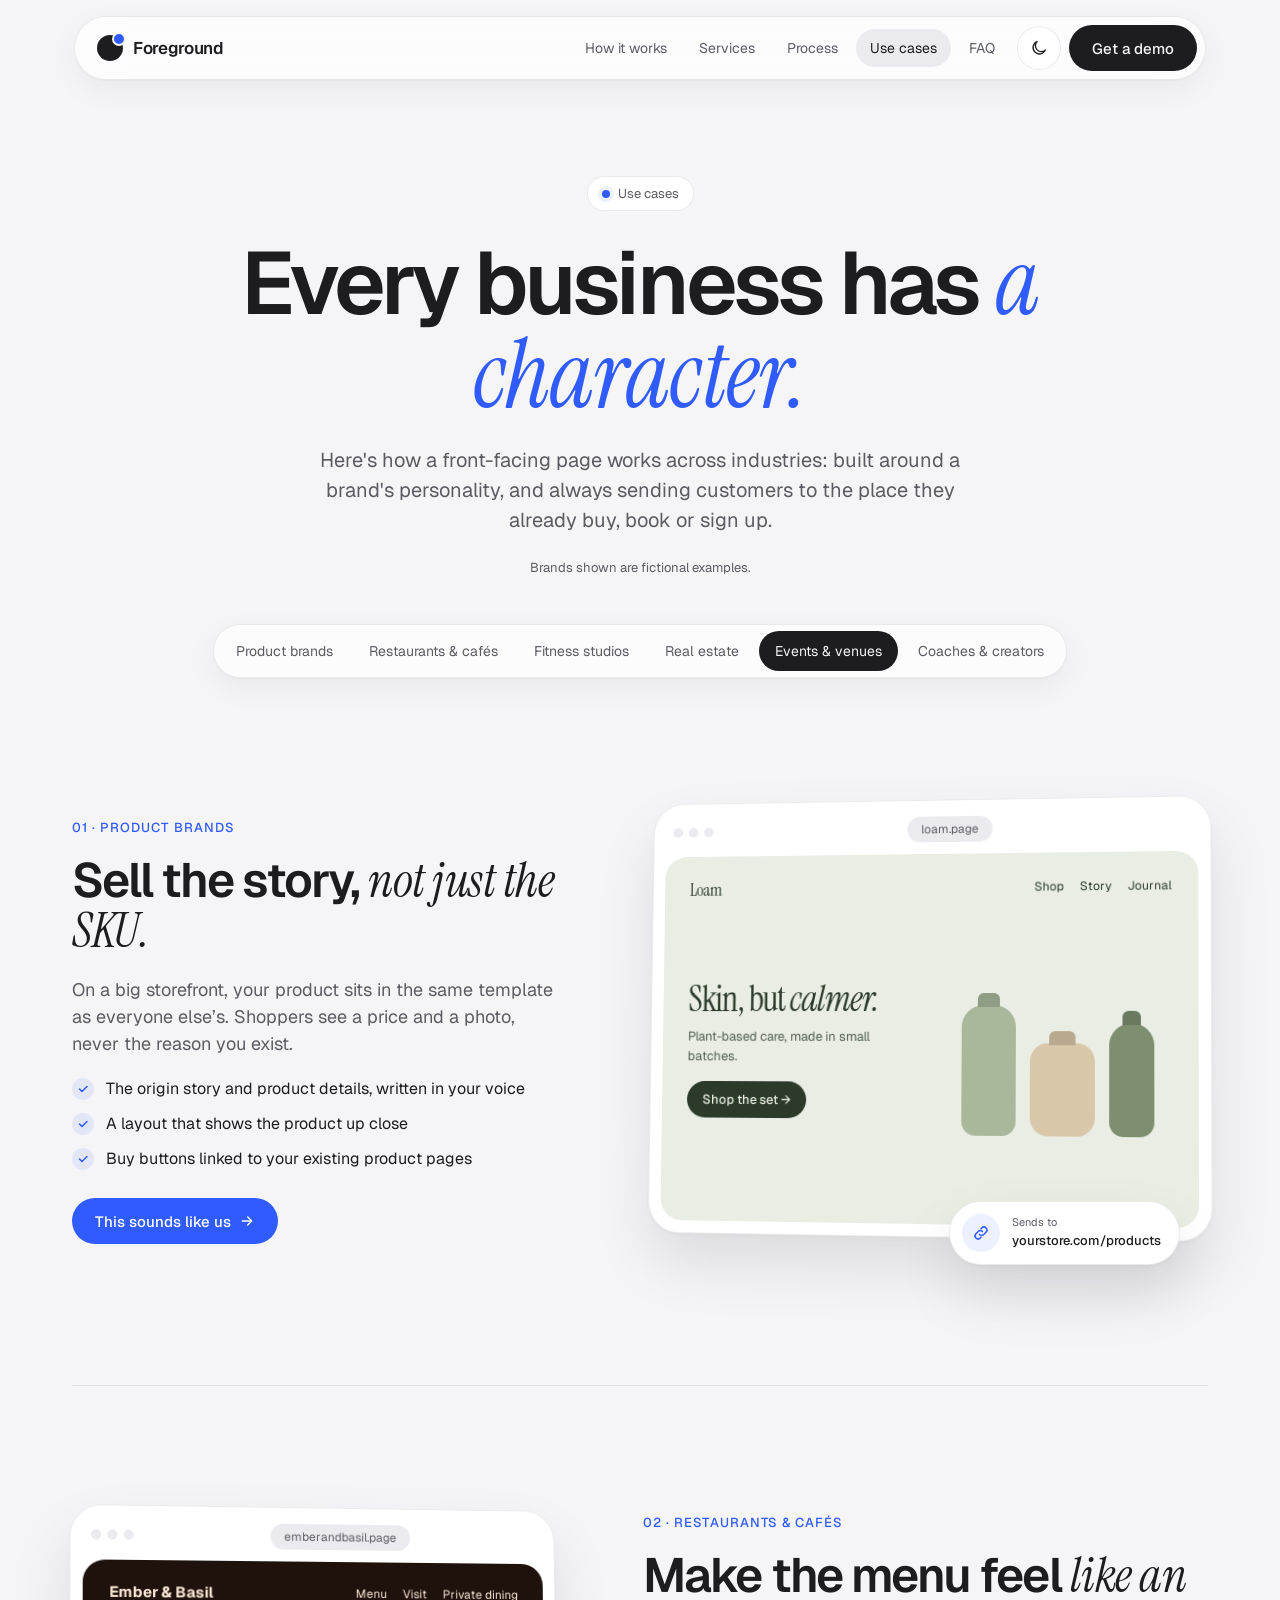
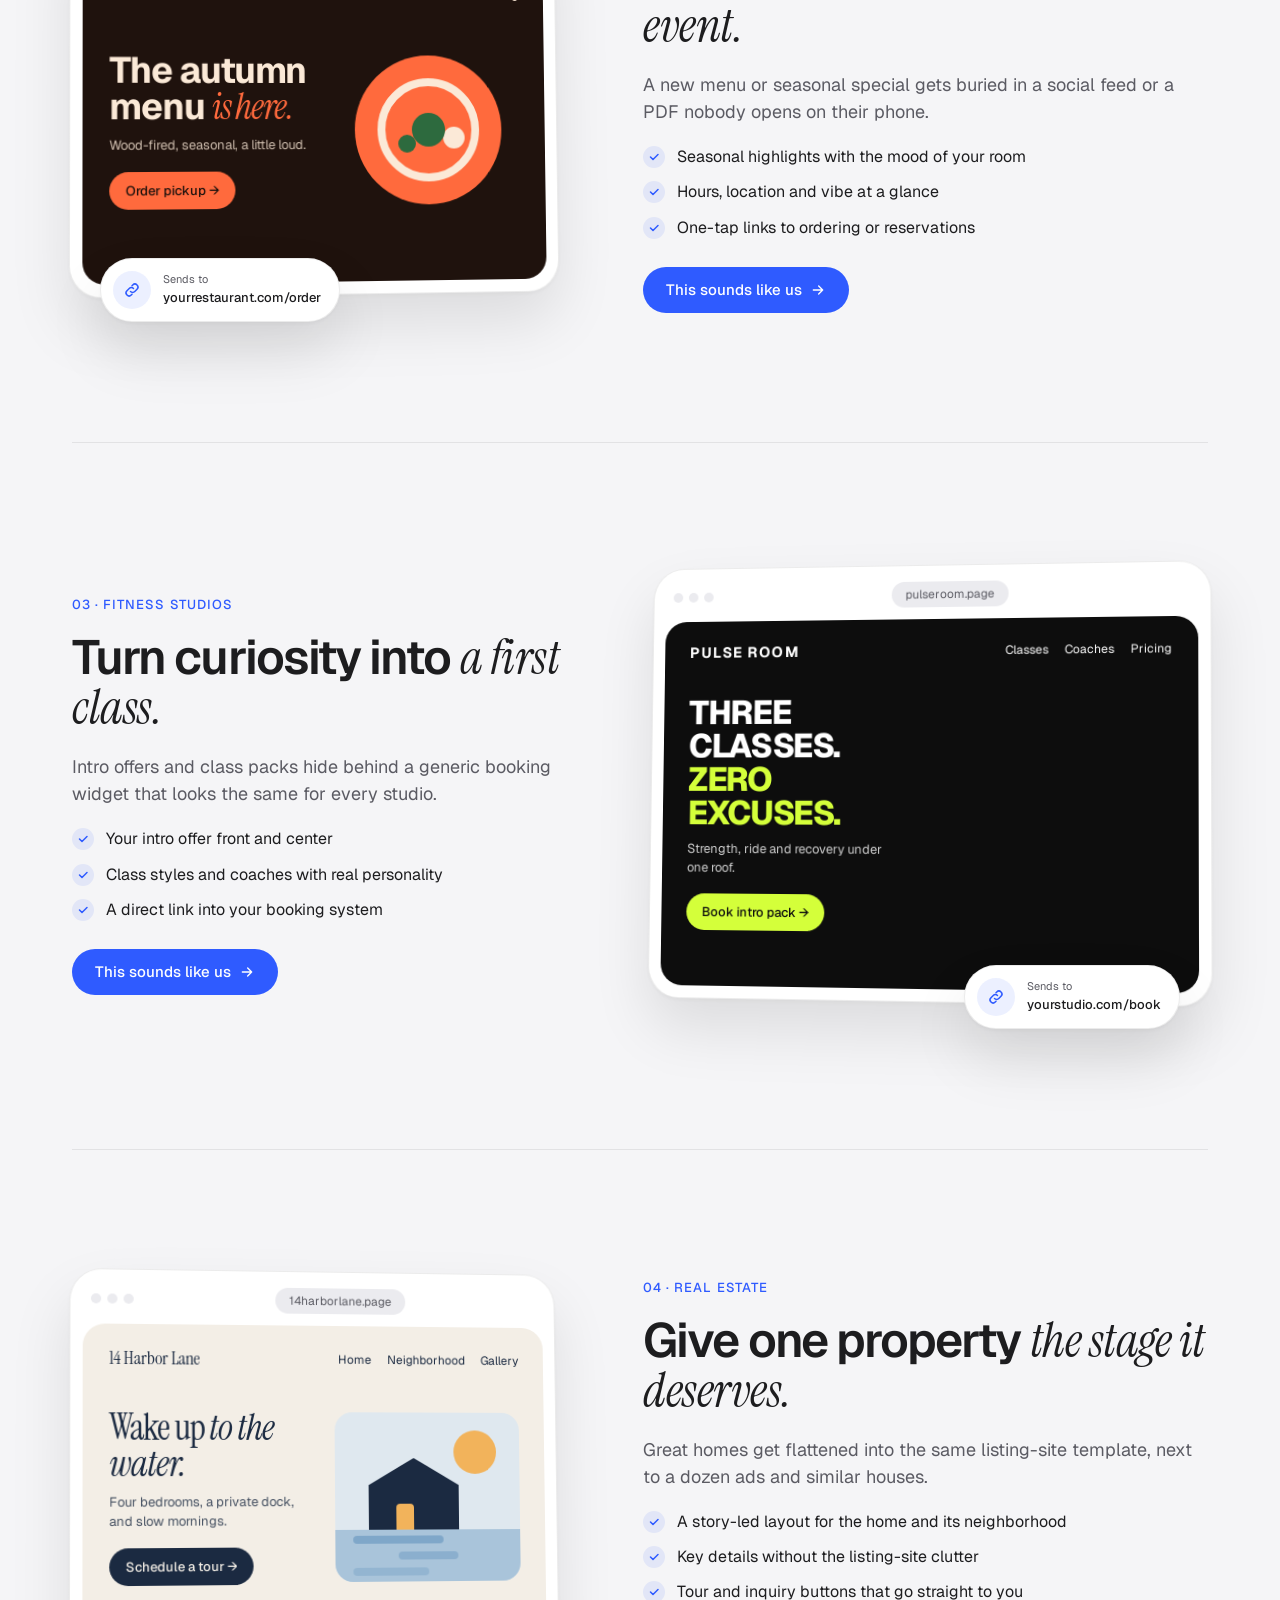
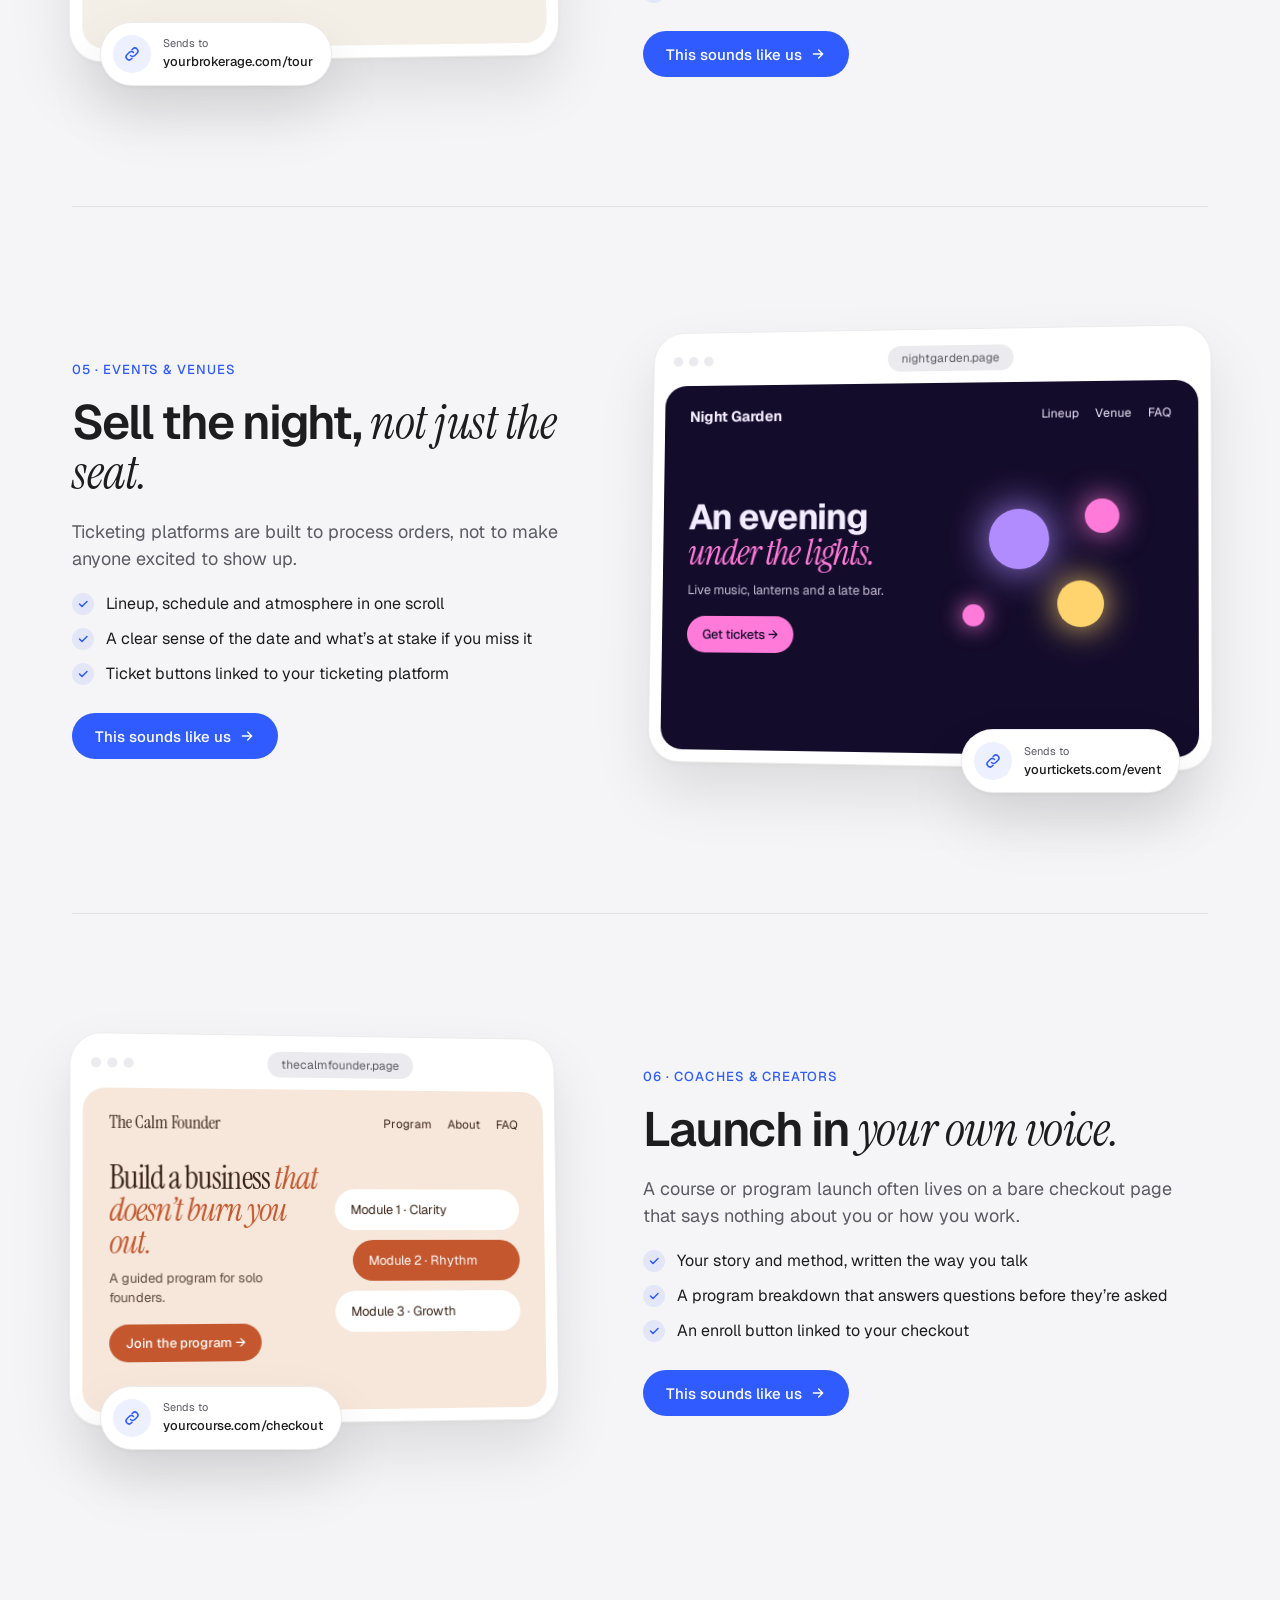
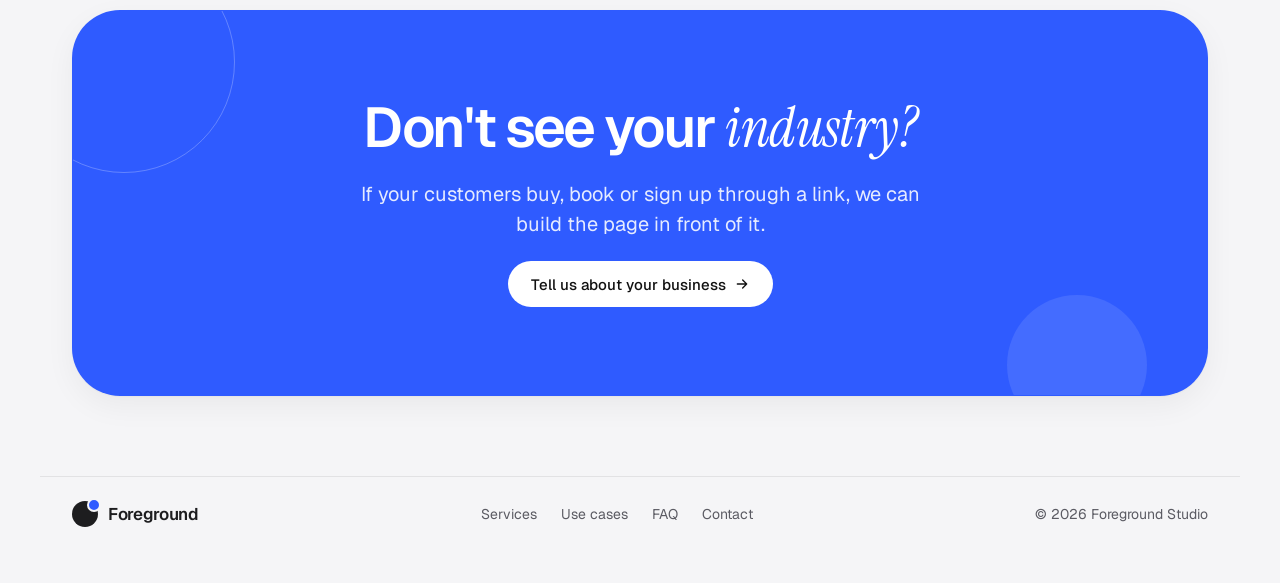
==== use-cases.html @ 78d15b4c "Add Foreground studio site Co-Authored-By: Claude Opus 5.5 <noreply@anthropic.com> Claude-Session: h" ====
<!doctype html>
<html lang="en">
<head>
<meta charset="utf-8">
<meta name="viewport" content="width=device-width, initial-scale=1, viewport-fit=cover">
<title>Use cases — Foreground</title>
<meta name="description" content="How front-facing landing pages work for product brands, restaurants, studios, real estate, events and creators.">
<meta property="og:title" content="Use cases — Foreground">
<meta property="og:description" content="Front-facing landing pages that give your brand a personality and send customers straight to your checkout.">
<meta property="og:type" content="website">
<meta name="theme-color" content="#f5f5f7" media="(prefers-color-scheme: light)">
<meta name="theme-color" content="#0a0a0b" media="(prefers-color-scheme: dark)">
<link rel="icon" href="data:image/svg+xml,%3Csvg xmlns='http://www.w3.org/2000/svg' viewBox='0 0 32 32'%3E%3Ccircle cx='15' cy='17' r='12' fill='%231d1d1f'/%3E%3Ccircle cx='25' cy='7' r='5' fill='%232f5bff'/%3E%3C/svg%3E">
<script>
(function () {
  var t = null;
  try { t = localStorage.getItem('fg-theme'); } catch (e) {}
  if (t === 'dark' || (!t && window.matchMedia && matchMedia('(prefers-color-scheme: dark)').matches)) document.documentElement.classList.add('dark');
})();
</script>
<link rel="preconnect" href="https://fonts.googleapis.com">
<link href="https://fonts.googleapis.com/css2?family=Geist:wght@300;400;500;600;700&amp;family=Instrument+Serif:ital@0;1&amp;display=swap" rel="stylesheet">
<link rel="stylesheet" href="styles.css">
</head>
<body>
<div class="fg" style="--accent: #2f5bff; width: 100%; box-sizing: border-box; padding-bottom: 32px">

<!-- NAV -->
<nav class="nav" aria-label="Primary">
<a href="index.html" class="logo"><span class="logo-mark"></span><span>Foreground</span></a>
<div class="navlinks">
<a class="navlink" href="index.html#how">How it works</a>
<a class="navlink" href="index.html#services">Services</a>
<a class="navlink" href="index.html#process">Process</a>
<a class="navlink active" href="use-cases.html" aria-current="page">Use cases</a>
<a class="navlink" href="index.html#faq">FAQ</a>
</div>
<button class="iconbtn" id="themeToggle" type="button" aria-label="Switch to dark mode">
<span class="ic-sun"><svg width="18" height="18" viewBox="0 0 24 24" fill="none" stroke="currentColor" stroke-width="1.8" stroke-linecap="round" stroke-linejoin="round"><circle cx="12" cy="12" r="4.5"></circle><path d="M12 2v2M12 20v2M4.9 4.9l1.4 1.4M17.7 17.7l1.4 1.4M2 12h2M20 12h2M4.9 19.1l1.4-1.4M17.7 6.3l1.4-1.4"></path></svg></span>
<span class="ic-moon"><svg width="18" height="18" viewBox="0 0 24 24" fill="none" stroke="currentColor" stroke-width="1.8" stroke-linecap="round" stroke-linejoin="round"><path d="M20.5 14.5A8.5 8.5 0 1 1 9.5 3.5a7 7 0 0 0 11 11z"></path></svg></span>
</button>
<a class="btn btn-dark" href="index.html#contact">Get a demo</a>
</nav>

<header class="wrap" style="padding-top: 96px; padding-bottom: 40px; display: flex; flex-direction: column; align-items: center; text-align: center; gap: 24px">
<span class="pill rise"><span class="dot"></span>Use cases</span>
<h1 class="h1 rise d1" style="max-width: 960px">Every business has <span class="serif" style="color: var(--accent); font-size: 1.08em">a character.</span></h1>
<p class="lede rise d2" style="max-width: 640px">Here's how a front-facing page works across industries: built around a brand's personality, and always sending customers to the place they already buy, book or sign up.</p>
<p class="rise d3" style="margin: 0; font-size: 13px; color: var(--muted)">Brands shown are fictional examples.</p>
</header>

<div class="ucbar-wrap rise d4"><nav class="ucbar" aria-label="Industries">
<a class="ucchip" href="#product">Product brands</a>
<a class="ucchip" href="#food">Restaurants & cafés</a>
<a class="ucchip" href="#fitness">Fitness studios</a>
<a class="ucchip" href="#realestate">Real estate</a>
<a class="ucchip" href="#events">Events & venues</a>
<a class="ucchip" href="#creators">Coaches & creators</a>
</nav></div>

<main class="wrap">
<section id="product" class="uc-row">
<div class="uc-copy reveal">
<span class="eyebrow">01 · Product brands</span>
<h2 class="h2">Sell the story, <span class="serif">not just the SKU.</span></h2>
<p class="lede" style="font-size:18px">On a big storefront, your product sits in the same template as everyone else’s. Shoppers see a price and a photo, never the reason you exist.</p>
<div class="uc-list">
<span><span class="tick"><svg width="12" height="12" viewBox="0 0 24 24" fill="none" stroke="currentColor" stroke-width="3" stroke-linecap="round" stroke-linejoin="round"><path d="M5 12l5 5L20 7"></path></svg></span><span>The origin story and product details, written in your voice</span></span>
<span><span class="tick"><svg width="12" height="12" viewBox="0 0 24 24" fill="none" stroke="currentColor" stroke-width="3" stroke-linecap="round" stroke-linejoin="round"><path d="M5 12l5 5L20 7"></path></svg></span><span>A layout that shows the product up close</span></span>
<span><span class="tick"><svg width="12" height="12" viewBox="0 0 24 24" fill="none" stroke="currentColor" stroke-width="3" stroke-linecap="round" stroke-linejoin="round"><path d="M5 12l5 5L20 7"></path></svg></span><span>Buy buttons linked to your existing product pages</span></span>
</div>
<div style="display:flex;gap:12px;flex-wrap:wrap;margin-top:8px">
<a class="btn btn-primary" href="index.html?interest=product#contact">This sounds like us <svg class="arr" width="16" height="16" viewBox="0 0 24 24" fill="none" stroke="currentColor" stroke-width="2" stroke-linecap="round" stroke-linejoin="round"><path d="M5 12h14M13 6l6 6-6 6"></path></svg></a>
</div>
</div>
<div class="mock-wrap reveal">
<div class="mock">
<div class="mock-bar"><i></i><i></i><i></i><span class="mock-url">loam.page</span></div>
<div class="screen" style="background:#e9ede4;color:#2c3a2a">
<div class="mnav"><b style="font-family:'Instrument Serif',Georgia,serif;font-weight:400;font-size:18px">Loam</b><span>Shop</span><span>Story</span><span>Journal</span></div>
<div class="mhero"><div><p class="mh" style="font-family:'Instrument Serif',Georgia,serif;font-weight:400">Skin, but <i>calmer.</i></p><p class="mp">Plant-based care, made in small batches.</p><span class="mcta" style="background:#2c3a2a;color:#e9ede4">Shop the set →</span></div>
<div class="mvis" style="display:flex;align-items:flex-end;justify-content:center;gap:14px;height:170px"><div class="bottle float" style="width:54px;height:130px;background:#a9b89a"></div><div class="bottle float2" style="width:64px;height:92px;background:#d8c7a8;border-radius:18px"></div><div class="bottle float3" style="width:44px;height:112px;background:#7d8f6e"></div></div></div></div>
</div>
<div class="sendto"><span class="ico"><svg width="18" height="18" viewBox="0 0 24 24" fill="none" stroke="currentColor" stroke-width="2" stroke-linecap="round" stroke-linejoin="round"><path d="M10 14a4 4 0 0 0 5.7 0l3-3a4 4 0 0 0-5.7-5.7l-1 1"></path><path d="M14 10a4 4 0 0 0-5.7 0l-3 3a4 4 0 0 0 5.7 5.7l1-1"></path></svg></span><span><small>Sends to</small><strong>yourstore.com/products</strong></span></div>
</div>
</section>
<section id="food" class="uc-row flip">
<div class="uc-copy reveal">
<span class="eyebrow">02 · Restaurants & cafés</span>
<h2 class="h2">Make the menu feel <span class="serif">like an event.</span></h2>
<p class="lede" style="font-size:18px">A new menu or seasonal special gets buried in a social feed or a PDF nobody opens on their phone.</p>
<div class="uc-list">
<span><span class="tick"><svg width="12" height="12" viewBox="0 0 24 24" fill="none" stroke="currentColor" stroke-width="3" stroke-linecap="round" stroke-linejoin="round"><path d="M5 12l5 5L20 7"></path></svg></span><span>Seasonal highlights with the mood of your room</span></span>
<span><span class="tick"><svg width="12" height="12" viewBox="0 0 24 24" fill="none" stroke="currentColor" stroke-width="3" stroke-linecap="round" stroke-linejoin="round"><path d="M5 12l5 5L20 7"></path></svg></span><span>Hours, location and vibe at a glance</span></span>
<span><span class="tick"><svg width="12" height="12" viewBox="0 0 24 24" fill="none" stroke="currentColor" stroke-width="3" stroke-linecap="round" stroke-linejoin="round"><path d="M5 12l5 5L20 7"></path></svg></span><span>One-tap links to ordering or reservations</span></span>
</div>
<div style="display:flex;gap:12px;flex-wrap:wrap;margin-top:8px">
<a class="btn btn-primary" href="index.html?interest=food#contact">This sounds like us <svg class="arr" width="16" height="16" viewBox="0 0 24 24" fill="none" stroke="currentColor" stroke-width="2" stroke-linecap="round" stroke-linejoin="round"><path d="M5 12h14M13 6l6 6-6 6"></path></svg></a>
</div>
</div>
<div class="mock-wrap reveal">
<div class="mock">
<div class="mock-bar"><i></i><i></i><i></i><span class="mock-url">emberandbasil.page</span></div>
<div class="screen" style="background:#1f120d;color:#fbe9d7">
<div class="mnav"><b>Ember &amp; Basil</b><span>Menu</span><span>Visit</span><span>Private dining</span></div>
<div class="mhero"><div><p class="mh" style="font-weight:700">The autumn menu <i style="font-family:'Instrument Serif',Georgia,serif;font-weight:400;color:#ff6a3d">is here.</i></p><p class="mp">Wood-fired, seasonal, a little loud.</p><span class="mcta" style="background:#ff6a3d;color:#1f120d">Order pickup →</span></div>
<div class="mvis" style="display:flex;justify-content:center"><div class="plate" style="background:#ff6a3d"><div style="width:104px;height:104px;border-radius:50%;border:8px solid #fbe9d7;box-sizing:border-box;display:flex;align-items:center;justify-content:center"><div style="width:34px;height:34px;border-radius:50%;background:#2d6a3e;box-shadow:26px 8px 0 -6px #fbe9d7,-22px 14px 0 -8px #2d6a3e"></div></div></div></div></div></div>
</div>
<div class="sendto"><span class="ico"><svg width="18" height="18" viewBox="0 0 24 24" fill="none" stroke="currentColor" stroke-width="2" stroke-linecap="round" stroke-linejoin="round"><path d="M10 14a4 4 0 0 0 5.7 0l3-3a4 4 0 0 0-5.7-5.7l-1 1"></path><path d="M14 10a4 4 0 0 0-5.7 0l-3 3a4 4 0 0 0 5.7 5.7l1-1"></path></svg></span><span><small>Sends to</small><strong>yourrestaurant.com/order</strong></span></div>
</div>
</section>
<section id="fitness" class="uc-row">
<div class="uc-copy reveal">
<span class="eyebrow">03 · Fitness studios</span>
<h2 class="h2">Turn curiosity into <span class="serif">a first class.</span></h2>
<p class="lede" style="font-size:18px">Intro offers and class packs hide behind a generic booking widget that looks the same for every studio.</p>
<div class="uc-list">
<span><span class="tick"><svg width="12" height="12" viewBox="0 0 24 24" fill="none" stroke="currentColor" stroke-width="3" stroke-linecap="round" stroke-linejoin="round"><path d="M5 12l5 5L20 7"></path></svg></span><span>Your intro offer front and center</span></span>
<span><span class="tick"><svg width="12" height="12" viewBox="0 0 24 24" fill="none" stroke="currentColor" stroke-width="3" stroke-linecap="round" stroke-linejoin="round"><path d="M5 12l5 5L20 7"></path></svg></span><span>Class styles and coaches with real personality</span></span>
<span><span class="tick"><svg width="12" height="12" viewBox="0 0 24 24" fill="none" stroke="currentColor" stroke-width="3" stroke-linecap="round" stroke-linejoin="round"><path d="M5 12l5 5L20 7"></path></svg></span><span>A direct link into your booking system</span></span>
</div>
<div style="display:flex;gap:12px;flex-wrap:wrap;margin-top:8px">
<a class="btn btn-primary" href="index.html?interest=fitness#contact">This sounds like us <svg class="arr" width="16" height="16" viewBox="0 0 24 24" fill="none" stroke="currentColor" stroke-width="2" stroke-linecap="round" stroke-linejoin="round"><path d="M5 12h14M13 6l6 6-6 6"></path></svg></a>
</div>
</div>
<div class="mock-wrap reveal">
<div class="mock">
<div class="mock-bar"><i></i><i></i><i></i><span class="mock-url">pulseroom.page</span></div>
<div class="screen" style="background:#0d0d0d;color:#fff">
<div class="mnav"><b style="letter-spacing:.1em">PULSE ROOM</b><span>Classes</span><span>Coaches</span><span>Pricing</span></div>
<div class="mhero"><div><p class="mh" style="font-weight:800;text-transform:uppercase;letter-spacing:-.04em;font-size:34px">Three classes. <span style="color:#d4ff3a">Zero excuses.</span></p><p class="mp">Strength, ride and recovery under one roof.</p><span class="mcta" style="background:#d4ff3a;color:#0d0d0d">Book intro pack →</span></div>
<div class="mvis" style="display:flex;justify-content:center"><div class="eq"><span></span><span></span><span></span><span></span><span></span></div></div></div></div>
</div>
<div class="sendto"><span class="ico"><svg width="18" height="18" viewBox="0 0 24 24" fill="none" stroke="currentColor" stroke-width="2" stroke-linecap="round" stroke-linejoin="round"><path d="M10 14a4 4 0 0 0 5.7 0l3-3a4 4 0 0 0-5.7-5.7l-1 1"></path><path d="M14 10a4 4 0 0 0-5.7 0l-3 3a4 4 0 0 0 5.7 5.7l1-1"></path></svg></span><span><small>Sends to</small><strong>yourstudio.com/book</strong></span></div>
</div>
</section>
<section id="realestate" class="uc-row flip">
<div class="uc-copy reveal">
<span class="eyebrow">04 · Real estate</span>
<h2 class="h2">Give one property <span class="serif">the stage it deserves.</span></h2>
<p class="lede" style="font-size:18px">Great homes get flattened into the same listing-site template, next to a dozen ads and similar houses.</p>
<div class="uc-list">
<span><span class="tick"><svg width="12" height="12" viewBox="0 0 24 24" fill="none" stroke="currentColor" stroke-width="3" stroke-linecap="round" stroke-linejoin="round"><path d="M5 12l5 5L20 7"></path></svg></span><span>A story-led layout for the home and its neighborhood</span></span>
<span><span class="tick"><svg width="12" height="12" viewBox="0 0 24 24" fill="none" stroke="currentColor" stroke-width="3" stroke-linecap="round" stroke-linejoin="round"><path d="M5 12l5 5L20 7"></path></svg></span><span>Key details without the listing-site clutter</span></span>
<span><span class="tick"><svg width="12" height="12" viewBox="0 0 24 24" fill="none" stroke="currentColor" stroke-width="3" stroke-linecap="round" stroke-linejoin="round"><path d="M5 12l5 5L20 7"></path></svg></span><span>Tour and inquiry buttons that go straight to you</span></span>
</div>
<div style="display:flex;gap:12px;flex-wrap:wrap;margin-top:8px">
<a class="btn btn-primary" href="index.html?interest=realestate#contact">This sounds like us <svg class="arr" width="16" height="16" viewBox="0 0 24 24" fill="none" stroke="currentColor" stroke-width="2" stroke-linecap="round" stroke-linejoin="round"><path d="M5 12h14M13 6l6 6-6 6"></path></svg></a>
</div>
</div>
<div class="mock-wrap reveal">
<div class="mock">
<div class="mock-bar"><i></i><i></i><i></i><span class="mock-url">14harborlane.page</span></div>
<div class="screen" style="background:#f3eee6;color:#1b2a41">
<div class="mnav"><b style="font-family:'Instrument Serif',Georgia,serif;font-weight:400;font-size:18px">14 Harbor Lane</b><span>Home</span><span>Neighborhood</span><span>Gallery</span></div>
<div class="mhero"><div><p class="mh" style="font-family:'Instrument Serif',Georgia,serif;font-weight:400">Wake up <i>to the water.</i></p><p class="mp">Four bedrooms, a private dock, and slow mornings.</p><span class="mcta" style="background:#1b2a41;color:#f3eee6">Schedule a tour →</span></div>
<div class="mvis" style="position:relative;height:170px;border-radius:18px;overflow:hidden;background:#dfe8ef"><div style="position:absolute;width:44px;height:44px;border-radius:50%;background:#f2b35b;right:24px;top:18px"></div><div style="position:absolute;left:34px;bottom:52px;width:92px;height:72px;background:#1b2a41;clip-path:polygon(50% 0,100% 38%,100% 100%,0 100%,0 38%)"></div><div style="position:absolute;left:62px;bottom:52px;width:18px;height:26px;background:#f2b35b;border-radius:4px 4px 0 0"></div><div style="position:absolute;left:0;right:0;bottom:0;height:52px;background:#a9c4da;display:flex;flex-direction:column;justify-content:center;gap:8px;padding:0 18px"><div class="wave" style="width:60%"></div><div class="wave" style="width:40%;margin-left:30%"></div><div class="wave" style="width:50%"></div></div></div></div></div>
</div>
<div class="sendto"><span class="ico"><svg width="18" height="18" viewBox="0 0 24 24" fill="none" stroke="currentColor" stroke-width="2" stroke-linecap="round" stroke-linejoin="round"><path d="M10 14a4 4 0 0 0 5.7 0l3-3a4 4 0 0 0-5.7-5.7l-1 1"></path><path d="M14 10a4 4 0 0 0-5.7 0l-3 3a4 4 0 0 0 5.7 5.7l1-1"></path></svg></span><span><small>Sends to</small><strong>yourbrokerage.com/tour</strong></span></div>
</div>
</section>
<section id="events" class="uc-row">
<div class="uc-copy reveal">
<span class="eyebrow">05 · Events & venues</span>
<h2 class="h2">Sell the night, <span class="serif">not just the seat.</span></h2>
<p class="lede" style="font-size:18px">Ticketing platforms are built to process orders, not to make anyone excited to show up.</p>
<div class="uc-list">
<span><span class="tick"><svg width="12" height="12" viewBox="0 0 24 24" fill="none" stroke="currentColor" stroke-width="3" stroke-linecap="round" stroke-linejoin="round"><path d="M5 12l5 5L20 7"></path></svg></span><span>Lineup, schedule and atmosphere in one scroll</span></span>
<span><span class="tick"><svg width="12" height="12" viewBox="0 0 24 24" fill="none" stroke="currentColor" stroke-width="3" stroke-linecap="round" stroke-linejoin="round"><path d="M5 12l5 5L20 7"></path></svg></span><span>A clear sense of the date and what’s at stake if you miss it</span></span>
<span><span class="tick"><svg width="12" height="12" viewBox="0 0 24 24" fill="none" stroke="currentColor" stroke-width="3" stroke-linecap="round" stroke-linejoin="round"><path d="M5 12l5 5L20 7"></path></svg></span><span>Ticket buttons linked to your ticketing platform</span></span>
</div>
<div style="display:flex;gap:12px;flex-wrap:wrap;margin-top:8px">
<a class="btn btn-primary" href="index.html?interest=events#contact">This sounds like us <svg class="arr" width="16" height="16" viewBox="0 0 24 24" fill="none" stroke="currentColor" stroke-width="2" stroke-linecap="round" stroke-linejoin="round"><path d="M5 12h14M13 6l6 6-6 6"></path></svg></a>
</div>
</div>
<div class="mock-wrap reveal">
<div class="mock">
<div class="mock-bar"><i></i><i></i><i></i><span class="mock-url">nightgarden.page</span></div>
<div class="screen" style="background:#140c2b;color:#f3ecff">
<div class="mnav"><b>Night Garden</b><span>Lineup</span><span>Venue</span><span>FAQ</span></div>
<div class="mhero"><div><p class="mh" style="font-weight:700">An evening <i style="font-family:'Instrument Serif',Georgia,serif;font-weight:400;color:#ff7ad9">under the lights.</i></p><p class="mp">Live music, lanterns and a late bar.</p><span class="mcta" style="background:#ff7ad9;color:#140c2b">Get tickets →</span></div>
<div class="mvis" style="position:relative;height:170px"><span class="lantern" style="width:60px;height:60px;left:20%;top:10%;background:#b18cff;box-shadow:0 0 40px #b18cff"></span><span class="lantern" style="width:34px;height:34px;left:62%;top:4%;background:#ff7ad9;box-shadow:0 0 30px #ff7ad9;animation-delay:-1s"></span><span class="lantern" style="width:46px;height:46px;left:50%;top:52%;background:#ffd36e;box-shadow:0 0 34px #ffd36e;animation-delay:-2s"></span><span class="lantern" style="width:22px;height:22px;left:8%;top:66%;background:#ff7ad9;box-shadow:0 0 22px #ff7ad9;animation-delay:-.5s"></span></div></div></div>
</div>
<div class="sendto"><span class="ico"><svg width="18" height="18" viewBox="0 0 24 24" fill="none" stroke="currentColor" stroke-width="2" stroke-linecap="round" stroke-linejoin="round"><path d="M10 14a4 4 0 0 0 5.7 0l3-3a4 4 0 0 0-5.7-5.7l-1 1"></path><path d="M14 10a4 4 0 0 0-5.7 0l-3 3a4 4 0 0 0 5.7 5.7l1-1"></path></svg></span><span><small>Sends to</small><strong>yourtickets.com/event</strong></span></div>
</div>
</section>
<section id="creators" class="uc-row flip">
<div class="uc-copy reveal">
<span class="eyebrow">06 · Coaches & creators</span>
<h2 class="h2">Launch in <span class="serif">your own voice.</span></h2>
<p class="lede" style="font-size:18px">A course or program launch often lives on a bare checkout page that says nothing about you or how you work.</p>
<div class="uc-list">
<span><span class="tick"><svg width="12" height="12" viewBox="0 0 24 24" fill="none" stroke="currentColor" stroke-width="3" stroke-linecap="round" stroke-linejoin="round"><path d="M5 12l5 5L20 7"></path></svg></span><span>Your story and method, written the way you talk</span></span>
<span><span class="tick"><svg width="12" height="12" viewBox="0 0 24 24" fill="none" stroke="currentColor" stroke-width="3" stroke-linecap="round" stroke-linejoin="round"><path d="M5 12l5 5L20 7"></path></svg></span><span>A program breakdown that answers questions before they’re asked</span></span>
<span><span class="tick"><svg width="12" height="12" viewBox="0 0 24 24" fill="none" stroke="currentColor" stroke-width="3" stroke-linecap="round" stroke-linejoin="round"><path d="M5 12l5 5L20 7"></path></svg></span><span>An enroll button linked to your checkout</span></span>
</div>
<div style="display:flex;gap:12px;flex-wrap:wrap;margin-top:8px">
<a class="btn btn-primary" href="index.html?interest=creators#contact">This sounds like us <svg class="arr" width="16" height="16" viewBox="0 0 24 24" fill="none" stroke="currentColor" stroke-width="2" stroke-linecap="round" stroke-linejoin="round"><path d="M5 12h14M13 6l6 6-6 6"></path></svg></a>
</div>
</div>
<div class="mock-wrap reveal">
<div class="mock">
<div class="mock-bar"><i></i><i></i><i></i><span class="mock-url">thecalmfounder.page</span></div>
<div class="screen" style="background:#f6e7da;color:#3a2418">
<div class="mnav"><b style="font-family:'Instrument Serif',Georgia,serif;font-weight:400;font-size:18px">The Calm Founder</b><span>Program</span><span>About</span><span>FAQ</span></div>
<div class="mhero"><div><p class="mh" style="font-family:'Instrument Serif',Georgia,serif;font-weight:400;font-size:32px">Build a business <i style="color:#c4572e">that doesn’t burn you out.</i></p><p class="mp">A guided program for solo founders.</p><span class="mcta" style="background:#c4572e;color:#fff">Join the program →</span></div>
<div class="mvis" style="display:flex;flex-direction:column;gap:10px;align-items:stretch"><div class="float" style="padding:12px 16px;border-radius:999px;background:#fff;font-size:13px">Module 1 · Clarity</div><div class="float2" style="padding:12px 16px;border-radius:999px;background:#c4572e;color:#fff;font-size:13px;margin-left:18px">Module 2 · Rhythm</div><div class="float3" style="padding:12px 16px;border-radius:999px;background:#fff;font-size:13px">Module 3 · Growth</div></div></div></div>
</div>
<div class="sendto"><span class="ico"><svg width="18" height="18" viewBox="0 0 24 24" fill="none" stroke="currentColor" stroke-width="2" stroke-linecap="round" stroke-linejoin="round"><path d="M10 14a4 4 0 0 0 5.7 0l3-3a4 4 0 0 0-5.7-5.7l-1 1"></path><path d="M14 10a4 4 0 0 0-5.7 0l-3 3a4 4 0 0 0 5.7 5.7l1-1"></path></svg></span><span><small>Sends to</small><strong>yourcourse.com/checkout</strong></span></div>
</div>
</section>
</main>

<section class="wrap" style="padding-top: 40px; padding-bottom: 80px">
<div class="card reveal" style="border-radius: 48px; padding: 88px 48px; background: var(--accent); color: #fff; border-color: transparent; display: flex; flex-direction: column; align-items: center; text-align: center; gap: 22px; position: relative; overflow: hidden">
<span class="float" style="position: absolute; width: 220px; height: 220px; border-radius: 50%; border: 1px solid rgba(255,255,255,.25); left: -60px; top: -60px"></span>
<span class="float2" style="position: absolute; width: 140px; height: 140px; border-radius: 50%; background: rgba(255,255,255,.1); right: 60px; bottom: -40px"></span>
<h2 class="h2" style="max-width: 760px; position: relative">Don't see your <span class="serif">industry?</span></h2>
<p class="lede" style="color: rgba(255,255,255,.88); max-width: 560px; position: relative">If your customers buy, book or sign up through a link, we can build the page in front of it.</p>
<a class="btn" href="index.html#contact" style="position: relative; background: #fff; color: #111">Tell us about your business <svg class="arr" width="16" height="16" viewBox="0 0 24 24" fill="none" stroke="currentColor" stroke-width="2" stroke-linecap="round" stroke-linejoin="round"><path d="M5 12h14M13 6l6 6-6 6"></path></svg></a>
</div>
</section>

<!-- FOOTER -->
<footer class="wrap" style="display: flex; align-items: center; justify-content: space-between; gap: 24px; flex-wrap: wrap; padding-top: 24px; padding-bottom: 24px; border-top: 1px solid var(--line)">
<a href="index.html" class="logo"><span class="logo-mark"></span><span>Foreground</span></a>
<div style="display: flex; gap: 24px; flex-wrap: wrap">
<a class="foot-link" href="index.html#services">Services</a>
<a class="foot-link" href="use-cases.html">Use cases</a>
<a class="foot-link" href="index.html#faq">FAQ</a>
<a class="foot-link" href="index.html#contact">Contact</a>
</div>
<span style="font-size: 14px; color: var(--muted)">© <span id="year">2026</span> Foreground Studio</span>
</footer>

</div>
<script src="site.js"></script>
</body>
</html>
---- styles.css ----
html{scroll-behavior:smooth;scroll-padding-top:96px}
body{margin:0;background:#f5f5f7;transition:background-color .6s ease;font-family:'Geist',system-ui,sans-serif;-webkit-font-smoothing:antialiased}
a{color:inherit;text-decoration:none}
a:hover{color:inherit}
.fg{--bg:#f5f5f7;--surface:#ffffff;--surface2:#ebebef;--text:#1d1d1f;--muted:#5b5b63;--line:rgba(0,0,0,.08);--glass:rgba(255,255,255,.72);--soft:rgba(47,91,255,.09);--shadow:0 1px 2px rgba(0,0,0,.04),0 10px 30px rgba(0,0,0,.05);--shadowUp:0 2px 4px rgba(0,0,0,.04),0 30px 60px rgba(0,0,0,.10);background:var(--bg);color:var(--text);font-family:'Geist',system-ui,sans-serif;transition:background-color .6s ease,color .6s ease;overflow-x:clip}
html.dark .fg{--bg:#0a0a0b;--surface:#151517;--surface2:#1f1f23;--text:#f5f5f7;--muted:#a1a1a9;--line:rgba(255,255,255,.09);--glass:rgba(21,21,23,.72);--soft:rgba(91,124,255,.16);--shadow:0 1px 2px rgba(0,0,0,.3),0 10px 30px rgba(0,0,0,.35);--shadowUp:0 2px 4px rgba(0,0,0,.3),0 30px 70px rgba(0,0,0,.55)}
.serif{font-family:'Instrument Serif',Georgia,serif;font-style:italic;font-weight:400;letter-spacing:-.01em}
.wrap{max-width:1200px;margin:0 auto;padding:0 32px;box-sizing:border-box}
.nav{position:sticky;top:16px;z-index:50;margin:16px auto 0;max-width:1100px;display:flex;align-items:center;gap:8px;padding:8px 8px 8px 22px;border-radius:999px;background:var(--glass);backdrop-filter:saturate(180%) blur(20px);-webkit-backdrop-filter:saturate(180%) blur(20px);border:1px solid var(--line);box-shadow:var(--shadow);transition:background-color .6s,border-color .6s}
.logo{display:flex;align-items:center;gap:10px;font-weight:600;font-size:17px;letter-spacing:-.02em}
.logo-mark{width:26px;height:26px;border-radius:50%;background:var(--text);position:relative;transition:transform .6s cubic-bezier(.2,.8,.2,1),background-color .6s}
.logo-mark::after{content:'';position:absolute;width:10px;height:10px;border-radius:50%;background:var(--accent);right:-3px;top:-3px;border:2px solid var(--bg);transition:border-color .6s}
.logo:hover .logo-mark{transform:rotate(-20deg) scale(1.08)}
.navlinks{display:flex;gap:4px;margin-left:auto}
.navlink{font-size:14px;color:var(--muted);padding:10px 14px;border-radius:999px;transition:color .3s,background-color .3s}
.navlink:hover{color:var(--text);background:var(--surface2)}
.iconbtn{width:44px;height:44px;border-radius:50%;border:1px solid var(--line);background:var(--surface);color:var(--text);display:flex;align-items:center;justify-content:center;cursor:pointer;transition:transform .4s cubic-bezier(.2,.8,.2,1),background-color .6s,border-color .6s,color .6s}
.iconbtn:hover{transform:rotate(18deg) scale(1.06)}
.iconbtn:active{transform:scale(.94)}
.btn{display:inline-flex;align-items:center;justify-content:center;gap:8px;min-height:44px;padding:0 22px;border-radius:999px;font-size:15px;font-weight:500;cursor:pointer;border:1px solid transparent;transition:transform .4s cubic-bezier(.2,.8,.2,1),box-shadow .4s,background-color .4s,color .4s,border-color .4s;white-space:nowrap}
.btn:hover{transform:translateY(-2px) scale(1.03)}
.btn:active{transform:scale(.97)}
.btn .arr{transition:transform .4s cubic-bezier(.2,.8,.2,1)}
.btn:hover .arr{transform:translateX(4px)}
.btn-primary{background:var(--accent);color:#fff}
.btn-primary:hover{color:#fff;box-shadow:0 12px 30px -8px var(--accent)}
.btn-ghost{background:var(--surface);color:var(--text);border-color:var(--line)}
.btn-ghost:hover{color:var(--text);box-shadow:var(--shadow)}
.btn-dark{background:var(--text);color:var(--bg)}
.btn-dark:hover{color:var(--bg)}
.pill{display:inline-flex;align-items:center;gap:8px;padding:8px 14px;border-radius:999px;background:var(--surface);border:1px solid var(--line);font-size:13px;color:var(--muted);transition:background-color .6s,border-color .6s}
.dot{width:8px;height:8px;border-radius:50%;background:var(--accent);box-shadow:0 0 0 4px var(--soft);animation:pulse 2.4s ease-in-out infinite}
.h1{font-size:88px;line-height:.98;letter-spacing:-.045em;font-weight:600;margin:0}
.h2{font-size:56px;line-height:1.02;letter-spacing:-.04em;font-weight:600;margin:0}
.lede{font-size:20px;line-height:1.5;color:var(--muted);margin:0}
.eyebrow{font-size:13px;font-weight:500;letter-spacing:.08em;text-transform:uppercase;color:var(--accent)}
.card{background:var(--surface);border:1px solid var(--line);border-radius:32px;box-shadow:var(--shadow);transition:transform .6s cubic-bezier(.2,.8,.2,1),box-shadow .6s cubic-bezier(.2,.8,.2,1),background-color .6s,border-color .6s}
.card:hover{transform:translateY(-6px);box-shadow:var(--shadowUp)}
.bubble{border-radius:999px}
.float{animation:float 7s ease-in-out infinite}
.float2{animation:float 8s ease-in-out -3s infinite}
.float3{animation:float 9s ease-in-out -5s infinite}
.rise{animation:rise 1s cubic-bezier(.2,.8,.2,1) both}
.d1{animation-delay:.08s}.d2{animation-delay:.18s}.d3{animation-delay:.28s}.d4{animation-delay:.4s}
.marquee{display:flex;gap:12px;width:max-content;animation:scroll 40s linear infinite}
.marquee-box:hover .marquee{animation-play-state:paused}
.track{position:relative;height:2px;flex-grow:1;background:repeating-linear-gradient(90deg,var(--line) 0 8px,transparent 8px 14px);min-width:40px}
.runner{position:absolute;top:-4px;width:10px;height:10px;border-radius:50%;background:var(--accent);box-shadow:0 0 0 5px var(--soft);animation:run 2.6s cubic-bezier(.6,0,.4,1) infinite}
.runner.late{animation-delay:1.3s}
.step-num{font-size:14px;font-weight:600;width:44px;height:44px;border-radius:50%;display:flex;align-items:center;justify-content:center;background:var(--soft);color:var(--accent);transition:transform .6s cubic-bezier(.2,.8,.2,1),background-color .6s}
.card:hover .step-num{transform:scale(1.12) rotate(-8deg)}
.tick{width:22px;height:22px;flex-shrink:0;border-radius:50%;background:var(--soft);color:var(--accent);display:flex;align-items:center;justify-content:center}
.faq{border-radius:28px;background:var(--surface);border:1px solid var(--line);transition:background-color .6s,border-color .6s,box-shadow .5s}
.faq:hover{box-shadow:var(--shadow)}
.faq-q{width:100%;display:flex;align-items:center;gap:16px;background:none;border:0;color:var(--text);font:inherit;font-size:19px;font-weight:500;letter-spacing:-.01em;text-align:left;padding:24px 28px;cursor:pointer;min-height:44px}
.faq-icon{margin-left:auto;width:36px;height:36px;border-radius:50%;background:var(--surface2);display:flex;align-items:center;justify-content:center;flex-shrink:0;transition:transform .5s cubic-bezier(.2,.8,.2,1),background-color .4s,color .4s}
.faq.open .faq-icon{transform:rotate(45deg);background:var(--accent);color:#fff}
.faq-a{padding:0 28px 26px;font-size:16px;line-height:1.6;color:var(--muted);margin:0;animation:rise .5s cubic-bezier(.2,.8,.2,1) both}
.foot-link{color:var(--muted);font-size:14px;transition:color .3s}
.foot-link:hover{color:var(--text)}
.uc.picked{box-shadow:0 0 0 2px var(--accent),var(--shadowUp)}
.uc-link{margin-top:auto;display:inline-flex;align-items:center;gap:8px;min-height:44px;font-size:15px;font-weight:500;color:var(--accent)}
.uc-link:hover{color:var(--accent)}
.uc-link .arr{transition:transform .4s cubic-bezier(.2,.8,.2,1)}
.uc-link:hover .arr{transform:translateX(5px)}
.sr{position:absolute;width:1px;height:1px;overflow:hidden;clip:rect(0 0 0 0);white-space:nowrap}
.field{flex:1 1 200px;min-width:0;height:54px;box-sizing:border-box;border-radius:999px;border:1px solid rgba(255,255,255,.4);background:rgba(255,255,255,.14);color:#fff;padding:0 22px;font:inherit;font-size:16px;outline:none;transition:background-color .3s,border-color .3s,box-shadow .3s}
.field::placeholder{color:rgba(255,255,255,.8)}
.field:hover{background:rgba(255,255,255,.2)}
.field:focus{background:rgba(255,255,255,.22);border-color:#fff;box-shadow:0 0 0 4px rgba(255,255,255,.2)}
.chip{display:inline-flex;align-items:center;gap:8px;padding:6px 6px 6px 14px;border-radius:999px;background:rgba(255,255,255,.16);font-size:14px;animation:rise .4s cubic-bezier(.2,.8,.2,1) both}
.chip-x{width:28px;height:28px;border-radius:50%;border:0;background:rgba(255,255,255,.2);color:#fff;display:flex;align-items:center;justify-content:center;cursor:pointer;transition:background-color .3s,transform .3s}
.chip-x:hover{background:rgba(255,255,255,.35);transform:rotate(90deg)}
.pop{animation:pop .7s cubic-bezier(.2,1.4,.3,1) both}
@keyframes pop{from{opacity:0;transform:scale(.85)}to{opacity:1;transform:none}}
.mock-line{height:10px;border-radius:999px;background:var(--surface2);transition:background-color .6s}
@keyframes rise{from{opacity:0;translate:0 28px}to{opacity:1;translate:0 0}}
@keyframes float{0%,100%{transform:translateY(0)}50%{transform:translateY(-14px)}}
@keyframes pulse{0%,100%{box-shadow:0 0 0 4px var(--soft)}50%{box-shadow:0 0 0 9px transparent}}
@keyframes scroll{from{transform:translateX(0)}to{transform:translateX(-50%)}}
@keyframes run{0%{left:0;opacity:0}15%{opacity:1}85%{opacity:1}100%{left:calc(100% - 10px);opacity:0}}
@supports (animation-timeline: view()){
.reveal{animation:rise linear both;animation-timeline:view();animation-range:entry 0% cover 28%}
}
@media (max-width: 960px){
.h1{font-size:56px}.h2{font-size:40px}.lede{font-size:18px}
.navlinks{display:none}
.grid-hero,.grid-3,.grid-4,.grid-bento,.grid-2,.funnel{grid-template-columns:minmax(0,1fr) !important;display:grid !important}
.span2{grid-column:auto !important}
.track{display:none}
.wrap{padding:0 16px}
.nav{margin:12px 12px 0}
}
@media (prefers-reduced-motion: reduce){
.marquee,.float,.float2,.float3,.runner{animation:none !important}
.reveal{animation:none !important;opacity:1 !important;translate:none !important}
}

html.dark body{background:#0a0a0b}
[hidden]{display:none !important}
.ic-sun{display:none}.ic-moon{display:flex}
html.dark .ic-sun{display:flex}html.dark .ic-moon{display:none}
.faq-a[hidden]{display:none}
.io .reveal{opacity:0;translate:0 36px;transition:opacity .9s cubic-bezier(.2,.8,.2,1),translate .9s cubic-bezier(.2,.8,.2,1)}
.io .reveal.in{opacity:1;translate:0 0}
.btn[disabled]{opacity:.7;cursor:progress}
.hp{position:absolute;left:-9999px;width:1px;height:1px;overflow:hidden}
/* ===== Nav state ===== */
.navlink.active{color:var(--text);background:var(--surface2)}

/* ===== Home: use-case card secondary link ===== */
.uc-more{display:inline-flex;align-items:center;min-height:44px;font-size:14px;color:var(--muted);transition:color .3s}
.uc-more:hover{color:var(--text)}

/* ===== Use-cases page ===== */
.ucbar-wrap{position:sticky;top:92px;z-index:40;display:flex;justify-content:center;padding:0 16px;margin-top:8px}
.ucbar{display:flex;gap:4px;padding:6px;border-radius:999px;background:var(--glass);backdrop-filter:saturate(180%) blur(20px);-webkit-backdrop-filter:saturate(180%) blur(20px);border:1px solid var(--line);box-shadow:var(--shadow);overflow-x:auto;max-width:100%;scrollbar-width:none;transition:background-color .6s,border-color .6s}
.ucbar::-webkit-scrollbar{display:none}
.ucchip{display:inline-flex;align-items:center;min-height:40px;padding:0 16px;border-radius:999px;font-size:14px;color:var(--muted);white-space:nowrap;transition:background-color .4s,color .4s}
.ucchip:hover{background:var(--surface2);color:var(--text)}
.ucchip.active,.ucchip.active:hover{background:var(--text);color:var(--bg)}
.uc-row{display:grid;grid-template-columns:minmax(0,1fr) minmax(0,1.15fr);gap:80px;align-items:center;padding:120px 0}
.uc-row + .uc-row{border-top:1px solid var(--line)}
.uc-row.flip .uc-copy{order:2}
.uc-copy{display:flex;flex-direction:column;gap:20px;align-items:flex-start}
.uc-copy .h2{font-size:48px}
.uc-list{display:flex;flex-direction:column;gap:12px;font-size:16px;line-height:1.45}
.uc-list > span{display:flex;gap:12px;align-items:flex-start}
.uc-list .tick{margin-top:1px}
.mock-wrap{position:relative;padding-bottom:28px}
.mock{position:relative;border-radius:32px;background:var(--surface);border:1px solid var(--line);box-shadow:var(--shadowUp);padding:12px;transform:perspective(1600px) rotateY(var(--ry,-7deg)) rotateX(3deg);transition:transform 1s cubic-bezier(.2,.8,.2,1),box-shadow 1s,background-color .6s,border-color .6s}
.flip .mock{--ry:7deg}
.mock:hover{transform:perspective(1600px) rotateY(0deg) rotateX(0deg) translateY(-8px)}
.mock-bar{display:flex;align-items:center;gap:6px;padding:4px 8px 12px}
.mock-bar i{width:10px;height:10px;border-radius:50%;background:var(--surface2);transition:background-color .6s}
.mock-url{margin:0 auto;padding:5px 14px;border-radius:999px;background:var(--surface2);font-size:12px;color:var(--muted);transition:background-color .6s}
.screen{position:relative;border-radius:22px;overflow:hidden;aspect-ratio:16/11;display:flex;flex-direction:column;padding:22px 26px;box-sizing:border-box}
.screen .mnav{display:flex;align-items:center;gap:16px;font-size:12px}
.screen .mnav b{font-size:15px;margin-right:auto}
.screen .mhero{flex-grow:1;display:grid;grid-template-columns:1.1fr 1fr;align-items:center;gap:16px}
.screen .mh{margin:0 0 10px;font-size:36px;line-height:1;letter-spacing:-.03em}
.screen .mp{margin:0 0 16px;font-size:13px;line-height:1.5;opacity:.8;max-width:220px}
.screen .mcta{display:inline-flex;padding:10px 16px;border-radius:999px;font-size:13px;font-weight:500;transition:transform .4s cubic-bezier(.2,.8,.2,1)}
.mock:hover .mcta{transform:scale(1.06)}
.sendto{position:absolute;bottom:0;right:28px;display:flex;align-items:center;gap:12px;padding:12px 18px 12px 12px;border-radius:999px;background:var(--surface);border:1px solid var(--line);box-shadow:var(--shadowUp);animation:float 8s ease-in-out infinite;transition:background-color .6s,border-color .6s}
.flip .sendto{right:auto;left:28px}
.sendto .ico{width:38px;height:38px;border-radius:50%;background:var(--soft);color:var(--accent);display:flex;align-items:center;justify-content:center}
.sendto small{display:block;font-size:11px;color:var(--muted)}
.sendto strong{font-size:13px;font-weight:500}
/* per-brand visuals */
.bottle{border-radius:22px 22px 14px 14px;position:relative}
.bottle::before{content:'';position:absolute;left:30%;right:30%;top:-12px;height:14px;border-radius:6px 6px 0 0;background:inherit;filter:brightness(.85)}
.plate{width:150px;height:150px;border-radius:50%;display:flex;align-items:center;justify-content:center;animation:spin 40s linear infinite}
.eq{display:flex;align-items:flex-end;gap:8px;height:150px}
.eq span{width:18px;border-radius:9px;background:#d4ff3a;animation:eq 1.4s ease-in-out infinite}
.eq span:nth-child(2){animation-delay:-.3s}.eq span:nth-child(3){animation-delay:-.6s}.eq span:nth-child(4){animation-delay:-.9s}.eq span:nth-child(5){animation-delay:-1.2s}
.lantern{position:absolute;border-radius:50%;animation:twinkle 3.2s ease-in-out infinite}
.wave{height:8px;border-radius:999px;background:#7fa7c9;animation:wave 5s ease-in-out infinite}
.wave:nth-child(2){animation-delay:-1.5s;opacity:.7}.wave:nth-child(3){animation-delay:-3s;opacity:.5}
@keyframes spin{to{transform:rotate(360deg)}}
@keyframes eq{0%,100%{height:30%}50%{height:100%}}
@keyframes twinkle{0%,100%{opacity:.55;transform:scale(.92)}50%{opacity:1;transform:scale(1.05)}}
@keyframes wave{0%,100%{transform:translateX(0)}50%{transform:translateX(14px)}}
@media (max-width: 960px){
.ucbar-wrap{top:84px;justify-content:flex-start}
.uc-row{grid-template-columns:minmax(0,1fr);gap:40px;padding:72px 0}
.uc-row.flip .uc-copy{order:0}
.uc-copy .h2{font-size:36px}
.mock,.flip .mock{transform:none}
.screen{aspect-ratio:auto;min-height:320px;padding:18px}
.screen .mhero{grid-template-columns:minmax(0,1fr)}
.screen .mvis{display:none}
.screen .mnav span{display:none}
.sendto,.flip .sendto{right:12px;left:auto}
}
@media (prefers-reduced-motion: reduce){
.plate,.eq span,.lantern,.wave,.sendto{animation:none !important}
.eq span{height:70%}
}

html.dark .eyebrow{color:#8aa0ff}
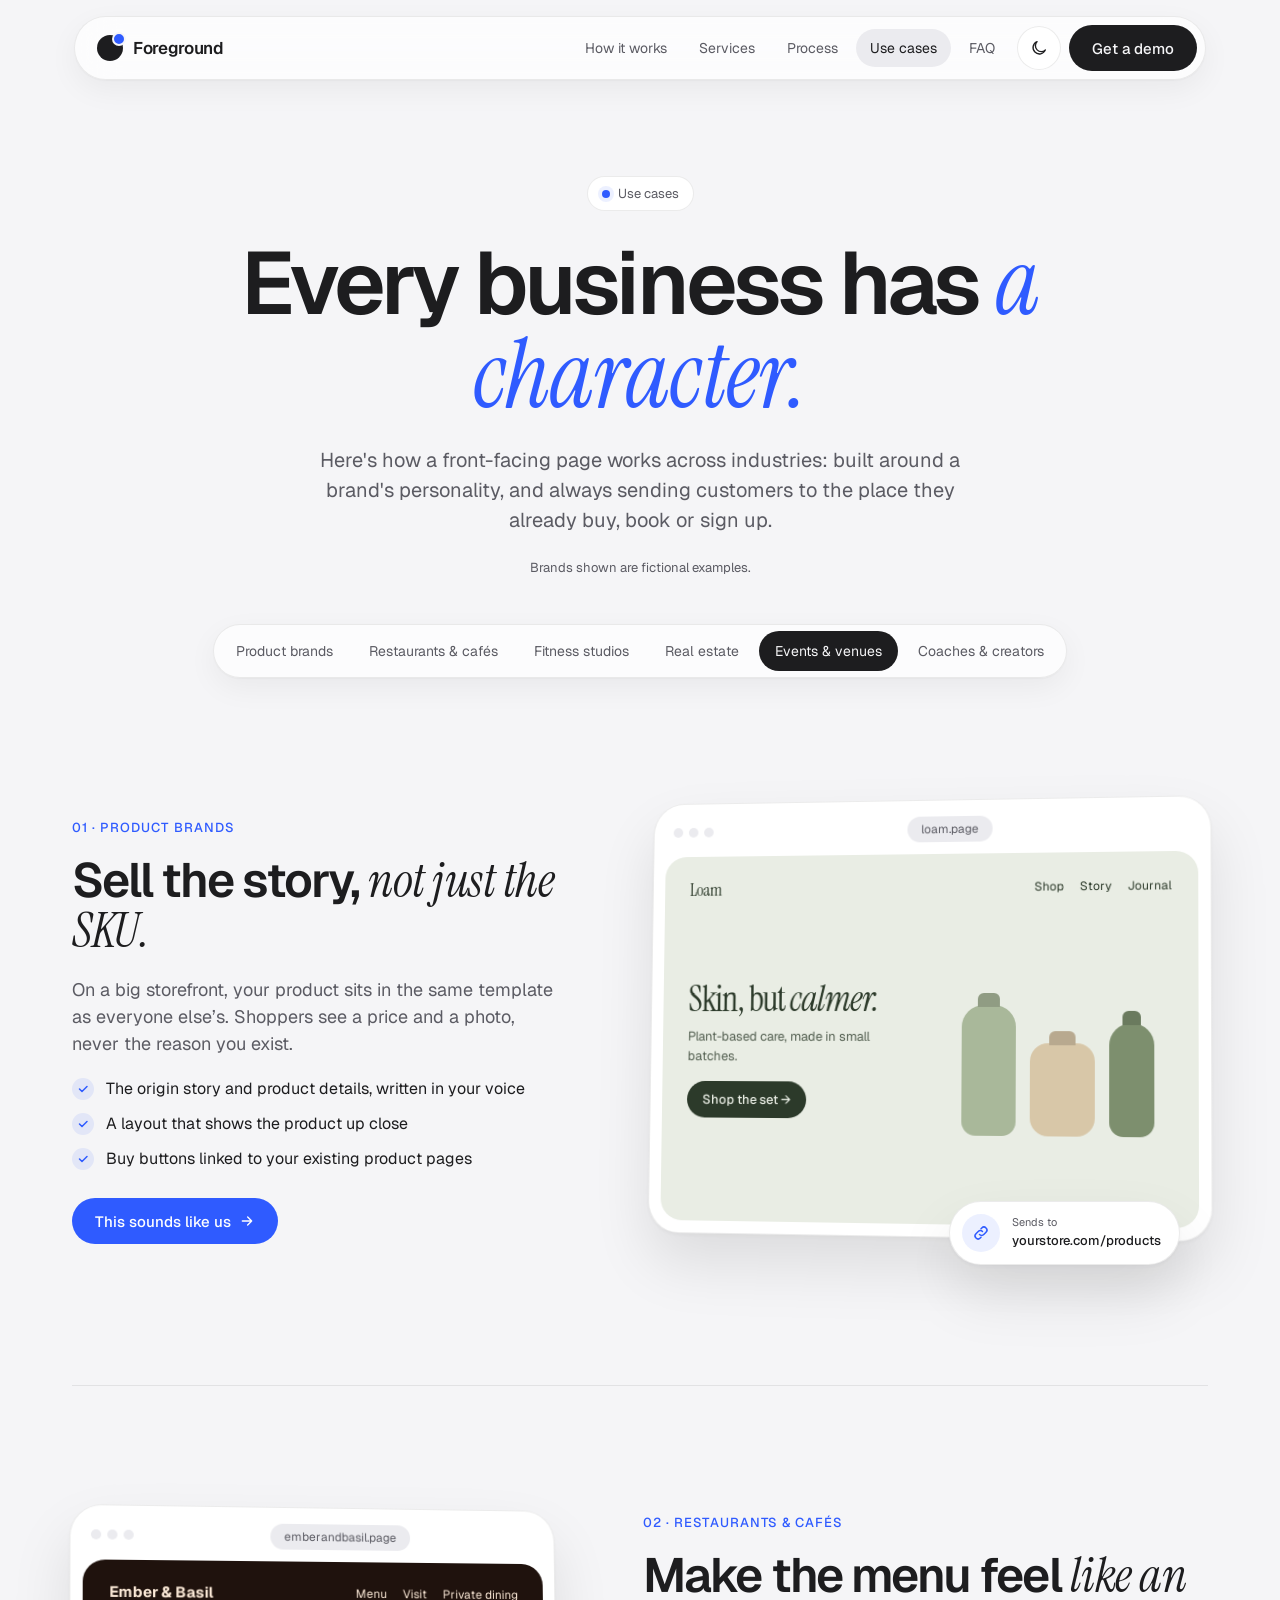
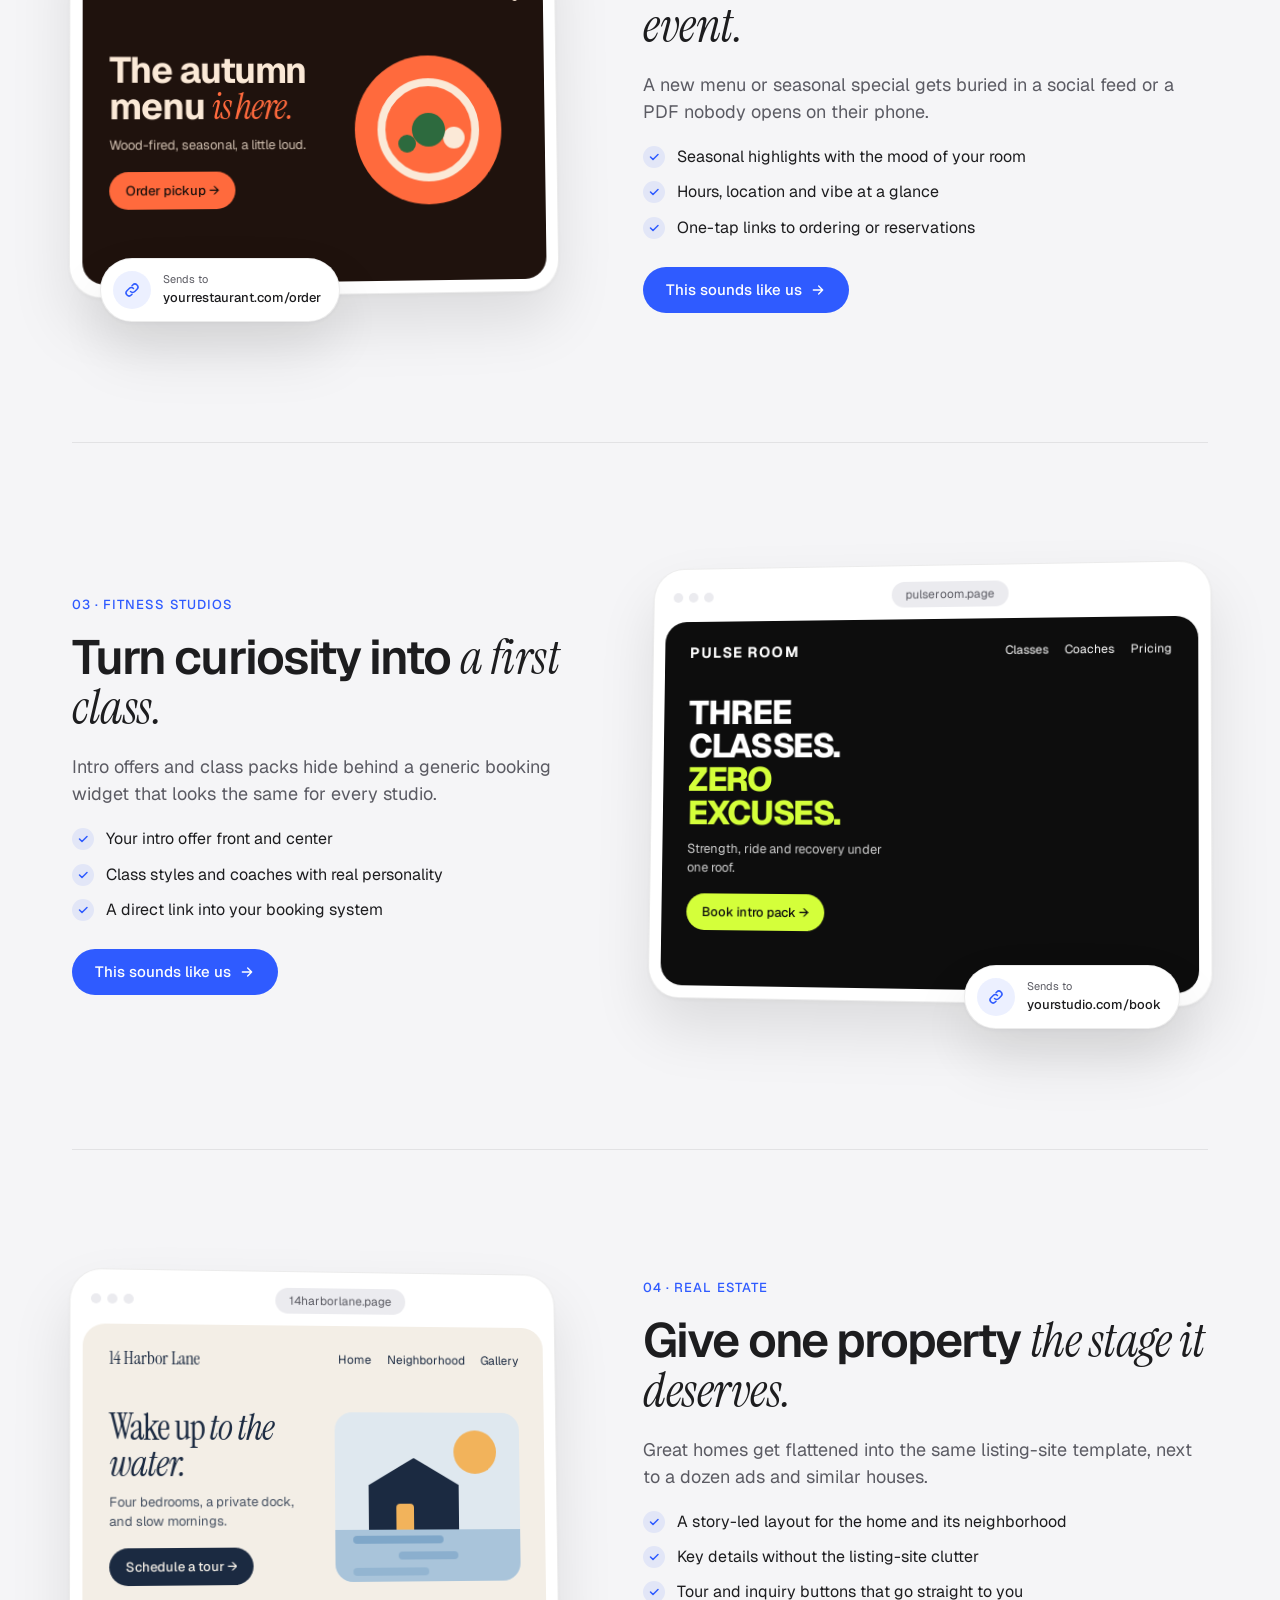
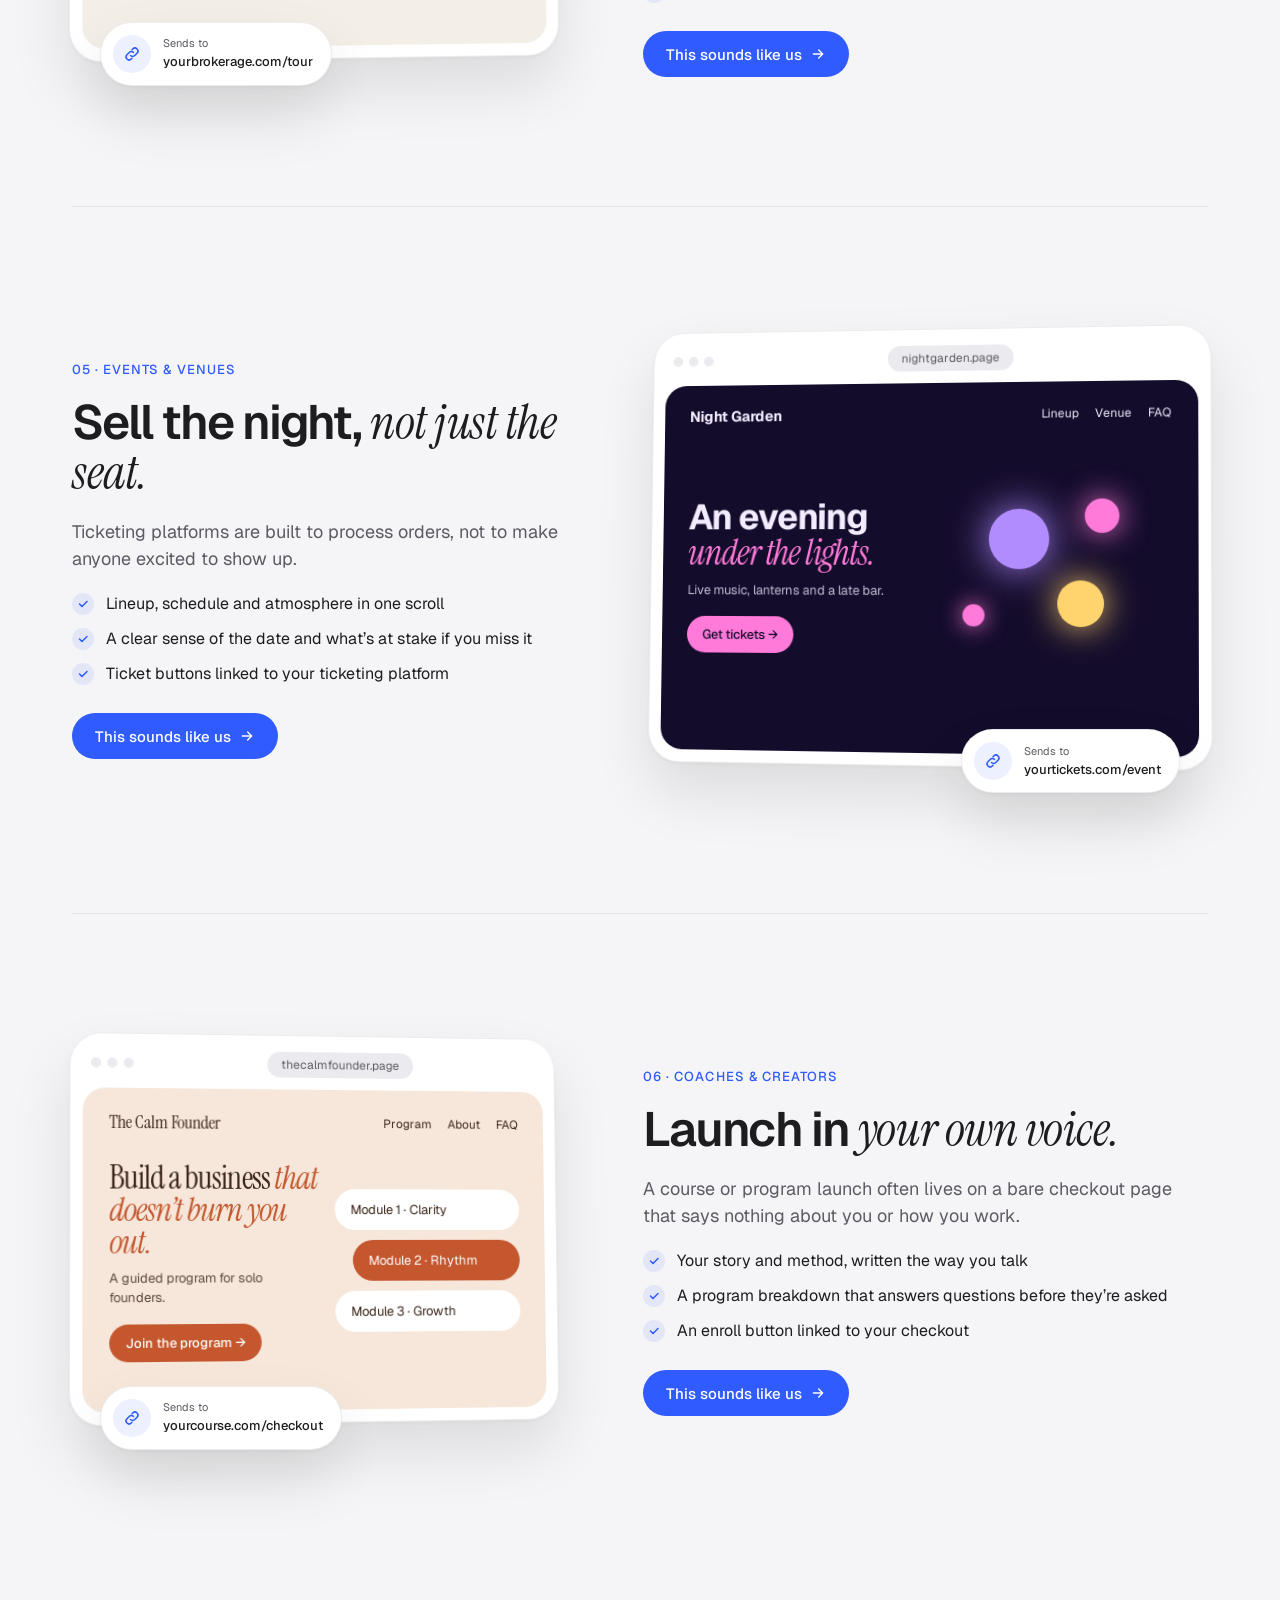
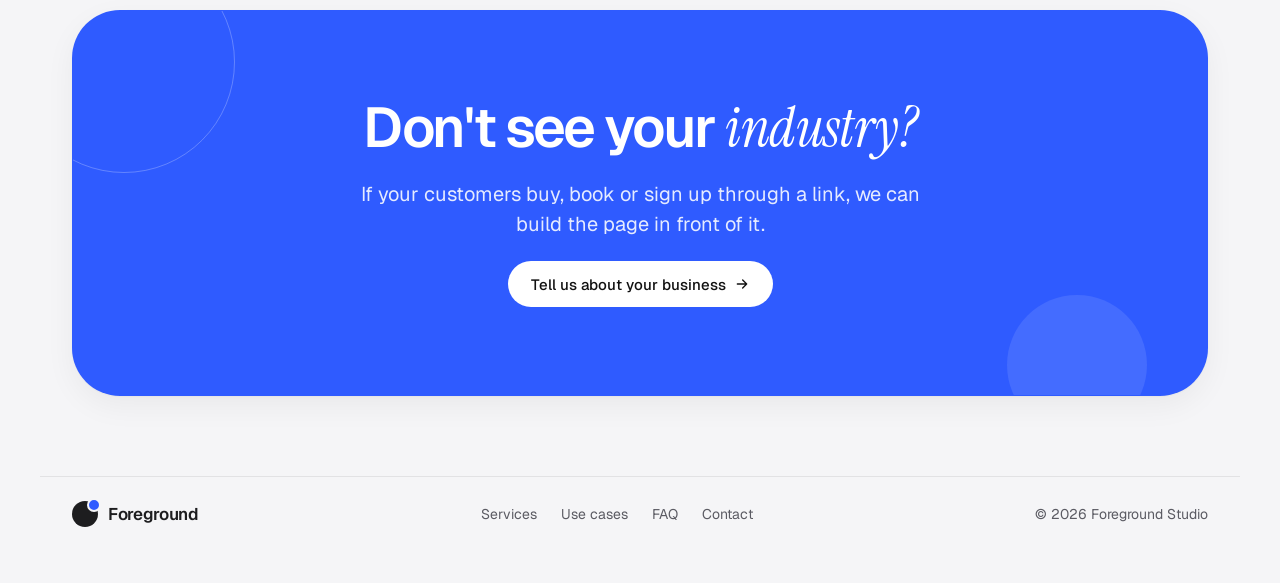
==== commit 543de09a: "Hide example page previews on phones Co-Authored-By: Claude Opus 5.5 <noreply@anthropic.com> Claude-" ====
--- a/use-cases.html
+++ b/use-cases.html
@@ -73,7 +73,7 @@
 <a class="btn btn-primary" href="index.html?interest=product#contact">This sounds like us <svg class="arr" width="16" height="16" viewBox="0 0 24 24" fill="none" stroke="currentColor" stroke-width="2" stroke-linecap="round" stroke-linejoin="round"><path d="M5 12h14M13 6l6 6-6 6"></path></svg></a>
 </div>
 </div>
-<div class="mock-wrap reveal">
+<div class="mock-wrap reveal hide-phone">
 <div class="mock">
 <div class="mock-bar"><i></i><i></i><i></i><span class="mock-url">loam.page</span></div>
 <div class="screen" style="background:#e9ede4;color:#2c3a2a">
@@ -98,7 +98,7 @@
 <a class="btn btn-primary" href="index.html?interest=food#contact">This sounds like us <svg class="arr" width="16" height="16" viewBox="0 0 24 24" fill="none" stroke="currentColor" stroke-width="2" stroke-linecap="round" stroke-linejoin="round"><path d="M5 12h14M13 6l6 6-6 6"></path></svg></a>
 </div>
 </div>
-<div class="mock-wrap reveal">
+<div class="mock-wrap reveal hide-phone">
 <div class="mock">
 <div class="mock-bar"><i></i><i></i><i></i><span class="mock-url">emberandbasil.page</span></div>
 <div class="screen" style="background:#1f120d;color:#fbe9d7">
@@ -123,7 +123,7 @@
 <a class="btn btn-primary" href="index.html?interest=fitness#contact">This sounds like us <svg class="arr" width="16" height="16" viewBox="0 0 24 24" fill="none" stroke="currentColor" stroke-width="2" stroke-linecap="round" stroke-linejoin="round"><path d="M5 12h14M13 6l6 6-6 6"></path></svg></a>
 </div>
 </div>
-<div class="mock-wrap reveal">
+<div class="mock-wrap reveal hide-phone">
 <div class="mock">
 <div class="mock-bar"><i></i><i></i><i></i><span class="mock-url">pulseroom.page</span></div>
 <div class="screen" style="background:#0d0d0d;color:#fff">
@@ -148,7 +148,7 @@
 <a class="btn btn-primary" href="index.html?interest=realestate#contact">This sounds like us <svg class="arr" width="16" height="16" viewBox="0 0 24 24" fill="none" stroke="currentColor" stroke-width="2" stroke-linecap="round" stroke-linejoin="round"><path d="M5 12h14M13 6l6 6-6 6"></path></svg></a>
 </div>
 </div>
-<div class="mock-wrap reveal">
+<div class="mock-wrap reveal hide-phone">
 <div class="mock">
 <div class="mock-bar"><i></i><i></i><i></i><span class="mock-url">14harborlane.page</span></div>
 <div class="screen" style="background:#f3eee6;color:#1b2a41">
@@ -173,7 +173,7 @@
 <a class="btn btn-primary" href="index.html?interest=events#contact">This sounds like us <svg class="arr" width="16" height="16" viewBox="0 0 24 24" fill="none" stroke="currentColor" stroke-width="2" stroke-linecap="round" stroke-linejoin="round"><path d="M5 12h14M13 6l6 6-6 6"></path></svg></a>
 </div>
 </div>
-<div class="mock-wrap reveal">
+<div class="mock-wrap reveal hide-phone">
 <div class="mock">
 <div class="mock-bar"><i></i><i></i><i></i><span class="mock-url">nightgarden.page</span></div>
 <div class="screen" style="background:#140c2b;color:#f3ecff">
@@ -198,7 +198,7 @@
 <a class="btn btn-primary" href="index.html?interest=creators#contact">This sounds like us <svg class="arr" width="16" height="16" viewBox="0 0 24 24" fill="none" stroke="currentColor" stroke-width="2" stroke-linecap="round" stroke-linejoin="round"><path d="M5 12h14M13 6l6 6-6 6"></path></svg></a>
 </div>
 </div>
-<div class="mock-wrap reveal">
+<div class="mock-wrap reveal hide-phone">
 <div class="mock">
 <div class="mock-bar"><i></i><i></i><i></i><span class="mock-url">thecalmfounder.page</span></div>
 <div class="screen" style="background:#f6e7da;color:#3a2418">
--- a/styles.css
+++ b/styles.css
@@ -167,10 +167,10 @@
 .uc-row.flip .uc-copy{order:0}
 .uc-copy .h2{font-size:36px}
 .mock,.flip .mock{transform:none}
-.screen{aspect-ratio:auto;min-height:320px;padding:18px}
-.screen .mhero{grid-template-columns:minmax(0,1fr)}
-.screen .mvis{display:none}
-.screen .mnav span{display:none}
+.mock .screen{aspect-ratio:auto;min-height:320px;padding:18px}
+.mock .screen .mhero{grid-template-columns:minmax(0,1fr)}
+.mock .screen .mvis{display:none !important}
+.mock .screen .mnav span{display:none}
 .sendto,.flip .sendto{right:12px;left:auto}
 }
 @media (prefers-reduced-motion: reduce){
@@ -179,3 +179,36 @@
 }
 
 html.dark .eyebrow{color:#8aa0ff}
+
+/* ===== Pull toward use cases ===== */
+/* 1. Nav link highlight */
+.navlink.hot{position:relative;color:var(--text);background:var(--soft);padding-right:26px}
+.navlink.hot::after{content:'';position:absolute;right:12px;top:50%;width:6px;height:6px;margin-top:-3px;border-radius:50%;background:var(--accent);animation:ping 2s ease-out infinite}
+.navlink.hot:hover{background:var(--surface2)}
+@keyframes ping{0%{box-shadow:0 0 0 0 var(--accent)}70%,100%{box-shadow:0 0 0 7px transparent}}
+/* 2. Hero rotating industry button */
+.rot{display:inline-grid;text-align:left;color:var(--accent)}
+.rot > span{grid-area:1/1;opacity:0;translate:0 60%;transition:opacity .45s ease,translate .55s cubic-bezier(.2,.8,.2,1);white-space:nowrap}
+.rot > span.on{opacity:1;translate:0 0}
+.rot > span.out{opacity:0;translate:0 -60%}
+/* 3. Shimmer on the main "explore" button */
+.btn-shine{position:relative;overflow:hidden}
+.btn-shine::after{content:'';position:absolute;top:0;bottom:0;left:-60%;width:40%;background:linear-gradient(100deg,transparent,rgba(255,255,255,.45),transparent);transform:skewX(-20deg);animation:shine 3.6s ease-in-out infinite}
+@keyframes shine{0%,55%{left:-60%}85%,100%{left:130%}}
+/* 4. Gallery of example pages */
+.gallery{position:relative;overflow:hidden;padding:24px 0 36px;-webkit-mask-image:linear-gradient(90deg,transparent,#000 8%,#000 92%,transparent);mask-image:linear-gradient(90deg,transparent,#000 8%,#000 92%,transparent)}
+.gallery .marquee{gap:24px;animation-duration:70s}
+.gallery:hover .marquee,.gallery:focus-within .marquee{animation-play-state:paused}
+.mini{display:flex;flex-direction:column;gap:12px;width:360px;flex-shrink:0;transition:transform .6s cubic-bezier(.2,.8,.2,1)}
+.mini:hover{transform:translateY(-8px)}
+.mini-frame{width:360px;height:256px;border-radius:26px;background:var(--surface);border:1px solid var(--line);box-shadow:var(--shadow);padding:8px;box-sizing:border-box;overflow:hidden;transition:box-shadow .6s,background-color .6s,border-color .6s}
+.mini:hover .mini-frame{box-shadow:var(--shadowUp)}
+.mini-frame .scaler{width:516px;transform:scale(.6667);transform-origin:top left}
+.mini-label{display:flex;align-items:center;justify-content:space-between;padding:0 8px;font-size:15px;font-weight:500}
+.mini-label .go{display:inline-flex;align-items:center;gap:6px;font-size:13px;color:var(--accent);opacity:0;translate:-6px 0;transition:opacity .4s,translate .4s cubic-bezier(.2,.8,.2,1)}
+.mini:hover .mini-label .go,.mini:focus-visible .mini-label .go{opacity:1;translate:0 0}
+@media (max-width: 960px){.mini,.mini-frame{width:300px}.mini-frame{height:216px}.mini-frame .scaler{width:516px;transform:scale(.5581)}}
+@media (prefers-reduced-motion: reduce){.gallery .marquee{animation:none !important}.gallery{overflow-x:auto}.btn-shine::after,.navlink.hot::after{animation:none}.rot > span{transition:none}}
+
+/* Phones: hide the home use-cases section (tablets, laptops, monitors keep it) */
+@media (max-width: 767px){.hide-phone{display:none !important}}
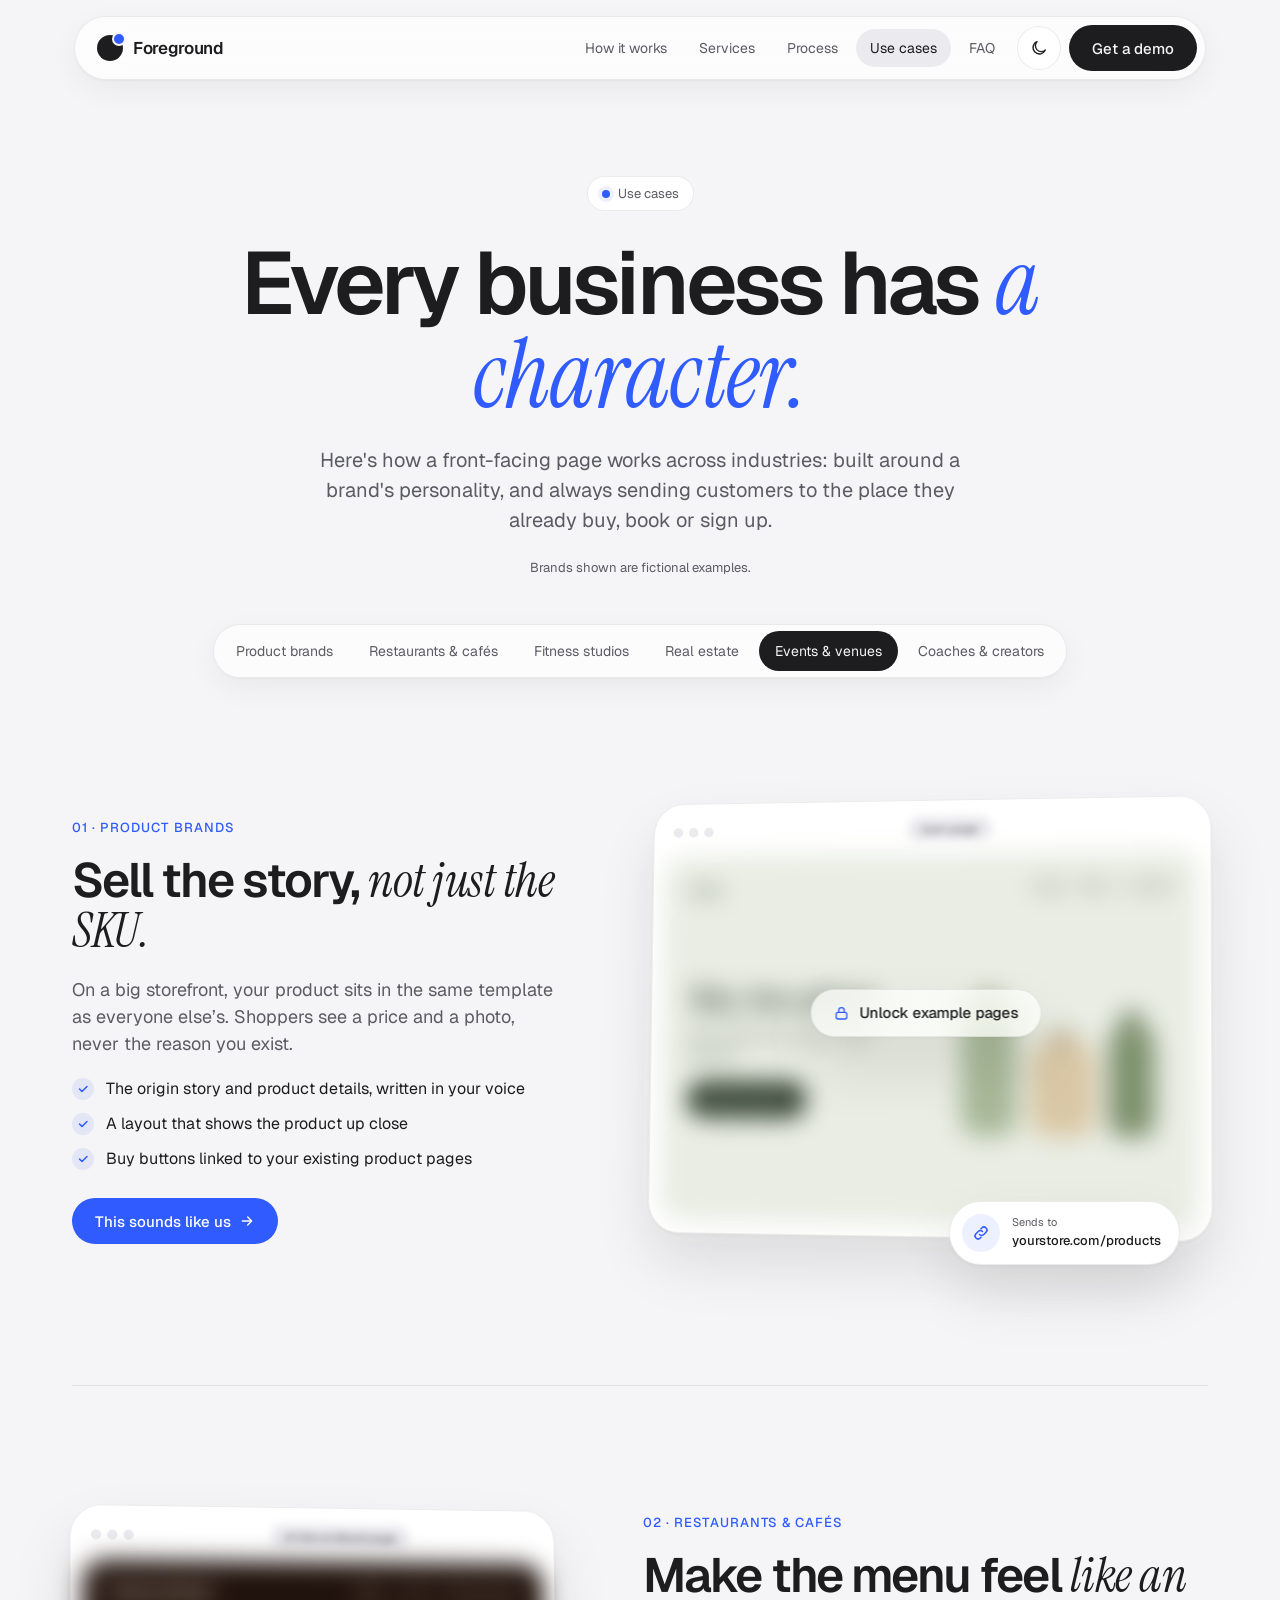
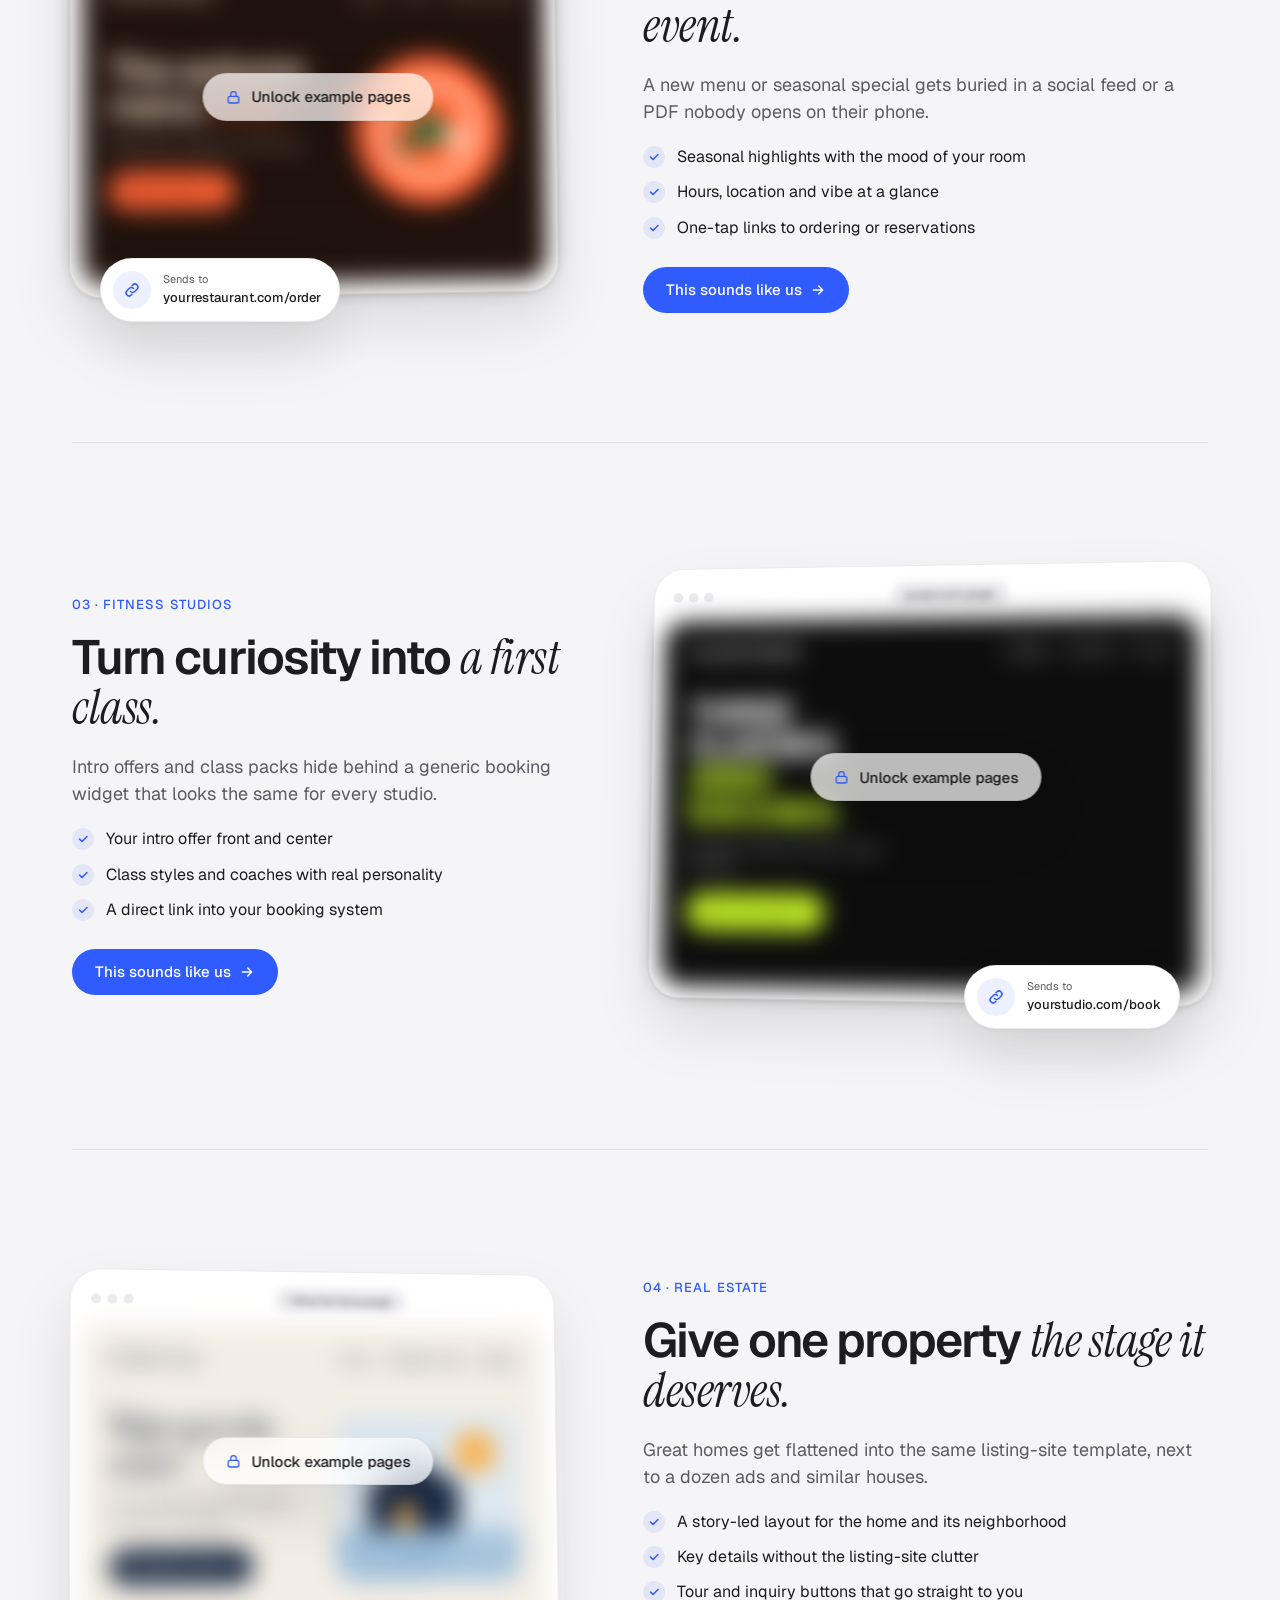
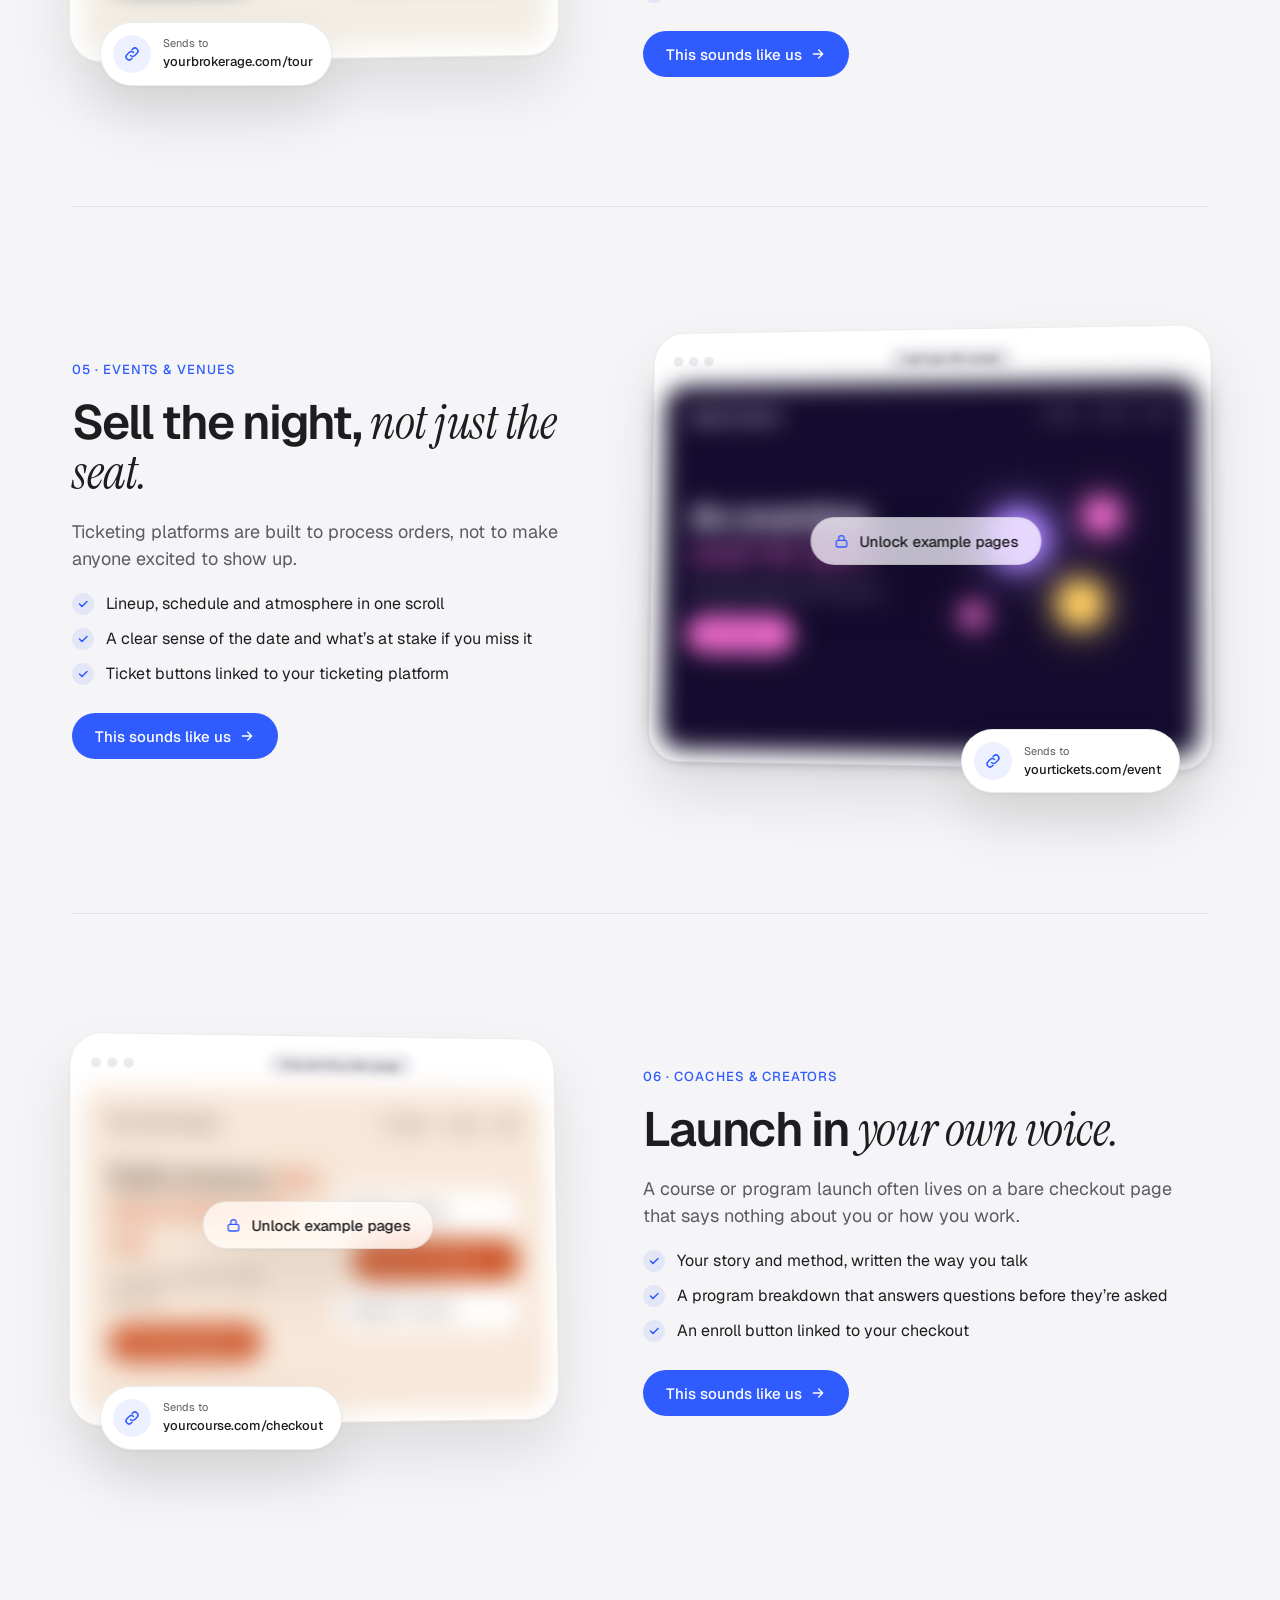
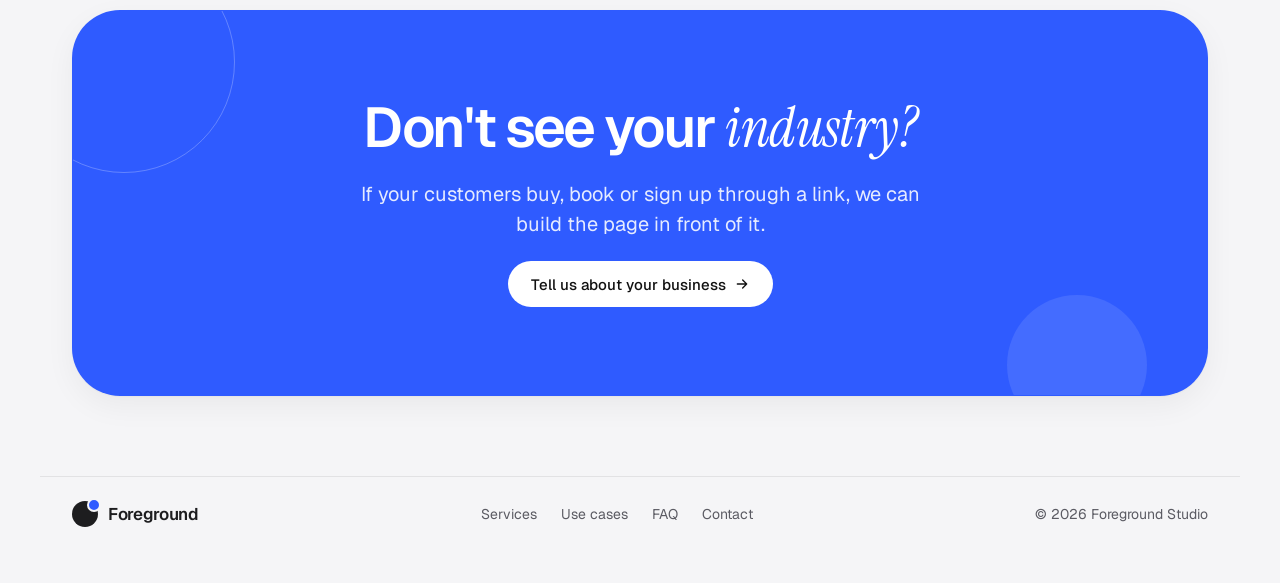
==== commit e38cd200: "Blur example pages until visitors leave name and email Co-Authored-By: Claude Opus 5.5 <noreply@anth" ====
--- a/use-cases.html
+++ b/use-cases.html
@@ -15,6 +15,7 @@
 (function () {
   var t = null;
   try { t = localStorage.getItem('fg-theme'); } catch (e) {}
+  try { if (localStorage.getItem('fg-unlocked') === '1') document.documentElement.classList.add('unlocked'); } catch (e) {}
   if (t === 'dark' || (!t && window.matchMedia && matchMedia('(prefers-color-scheme: dark)').matches)) document.documentElement.classList.add('dark');
 })();
 </script>
@@ -73,7 +74,8 @@
 <a class="btn btn-primary" href="index.html?interest=product#contact">This sounds like us <svg class="arr" width="16" height="16" viewBox="0 0 24 24" fill="none" stroke="currentColor" stroke-width="2" stroke-linecap="round" stroke-linejoin="round"><path d="M5 12h14M13 6l6 6-6 6"></path></svg></a>
 </div>
 </div>
-<div class="mock-wrap reveal hide-phone">
+<div class="mock-wrap reveal hide-phone gate">
+<button class="gate-cta" type="button" data-unlock><svg width="16" height="16" viewBox="0 0 24 24" fill="none" stroke="currentColor" stroke-width="2" stroke-linecap="round" stroke-linejoin="round"><rect x="4" y="11" width="16" height="10" rx="3"></rect><path d="M8 11V8a4 4 0 0 1 8 0v3"></path></svg><span>Unlock example pages</span></button>
 <div class="mock">
 <div class="mock-bar"><i></i><i></i><i></i><span class="mock-url">loam.page</span></div>
 <div class="screen" style="background:#e9ede4;color:#2c3a2a">
@@ -98,7 +100,8 @@
 <a class="btn btn-primary" href="index.html?interest=food#contact">This sounds like us <svg class="arr" width="16" height="16" viewBox="0 0 24 24" fill="none" stroke="currentColor" stroke-width="2" stroke-linecap="round" stroke-linejoin="round"><path d="M5 12h14M13 6l6 6-6 6"></path></svg></a>
 </div>
 </div>
-<div class="mock-wrap reveal hide-phone">
+<div class="mock-wrap reveal hide-phone gate">
+<button class="gate-cta" type="button" data-unlock><svg width="16" height="16" viewBox="0 0 24 24" fill="none" stroke="currentColor" stroke-width="2" stroke-linecap="round" stroke-linejoin="round"><rect x="4" y="11" width="16" height="10" rx="3"></rect><path d="M8 11V8a4 4 0 0 1 8 0v3"></path></svg><span>Unlock example pages</span></button>
 <div class="mock">
 <div class="mock-bar"><i></i><i></i><i></i><span class="mock-url">emberandbasil.page</span></div>
 <div class="screen" style="background:#1f120d;color:#fbe9d7">
@@ -123,7 +126,8 @@
 <a class="btn btn-primary" href="index.html?interest=fitness#contact">This sounds like us <svg class="arr" width="16" height="16" viewBox="0 0 24 24" fill="none" stroke="currentColor" stroke-width="2" stroke-linecap="round" stroke-linejoin="round"><path d="M5 12h14M13 6l6 6-6 6"></path></svg></a>
 </div>
 </div>
-<div class="mock-wrap reveal hide-phone">
+<div class="mock-wrap reveal hide-phone gate">
+<button class="gate-cta" type="button" data-unlock><svg width="16" height="16" viewBox="0 0 24 24" fill="none" stroke="currentColor" stroke-width="2" stroke-linecap="round" stroke-linejoin="round"><rect x="4" y="11" width="16" height="10" rx="3"></rect><path d="M8 11V8a4 4 0 0 1 8 0v3"></path></svg><span>Unlock example pages</span></button>
 <div class="mock">
 <div class="mock-bar"><i></i><i></i><i></i><span class="mock-url">pulseroom.page</span></div>
 <div class="screen" style="background:#0d0d0d;color:#fff">
@@ -148,7 +152,8 @@
 <a class="btn btn-primary" href="index.html?interest=realestate#contact">This sounds like us <svg class="arr" width="16" height="16" viewBox="0 0 24 24" fill="none" stroke="currentColor" stroke-width="2" stroke-linecap="round" stroke-linejoin="round"><path d="M5 12h14M13 6l6 6-6 6"></path></svg></a>
 </div>
 </div>
-<div class="mock-wrap reveal hide-phone">
+<div class="mock-wrap reveal hide-phone gate">
+<button class="gate-cta" type="button" data-unlock><svg width="16" height="16" viewBox="0 0 24 24" fill="none" stroke="currentColor" stroke-width="2" stroke-linecap="round" stroke-linejoin="round"><rect x="4" y="11" width="16" height="10" rx="3"></rect><path d="M8 11V8a4 4 0 0 1 8 0v3"></path></svg><span>Unlock example pages</span></button>
 <div class="mock">
 <div class="mock-bar"><i></i><i></i><i></i><span class="mock-url">14harborlane.page</span></div>
 <div class="screen" style="background:#f3eee6;color:#1b2a41">
@@ -173,7 +178,8 @@
 <a class="btn btn-primary" href="index.html?interest=events#contact">This sounds like us <svg class="arr" width="16" height="16" viewBox="0 0 24 24" fill="none" stroke="currentColor" stroke-width="2" stroke-linecap="round" stroke-linejoin="round"><path d="M5 12h14M13 6l6 6-6 6"></path></svg></a>
 </div>
 </div>
-<div class="mock-wrap reveal hide-phone">
+<div class="mock-wrap reveal hide-phone gate">
+<button class="gate-cta" type="button" data-unlock><svg width="16" height="16" viewBox="0 0 24 24" fill="none" stroke="currentColor" stroke-width="2" stroke-linecap="round" stroke-linejoin="round"><rect x="4" y="11" width="16" height="10" rx="3"></rect><path d="M8 11V8a4 4 0 0 1 8 0v3"></path></svg><span>Unlock example pages</span></button>
 <div class="mock">
 <div class="mock-bar"><i></i><i></i><i></i><span class="mock-url">nightgarden.page</span></div>
 <div class="screen" style="background:#140c2b;color:#f3ecff">
@@ -198,7 +204,8 @@
 <a class="btn btn-primary" href="index.html?interest=creators#contact">This sounds like us <svg class="arr" width="16" height="16" viewBox="0 0 24 24" fill="none" stroke="currentColor" stroke-width="2" stroke-linecap="round" stroke-linejoin="round"><path d="M5 12h14M13 6l6 6-6 6"></path></svg></a>
 </div>
 </div>
-<div class="mock-wrap reveal hide-phone">
+<div class="mock-wrap reveal hide-phone gate">
+<button class="gate-cta" type="button" data-unlock><svg width="16" height="16" viewBox="0 0 24 24" fill="none" stroke="currentColor" stroke-width="2" stroke-linecap="round" stroke-linejoin="round"><rect x="4" y="11" width="16" height="10" rx="3"></rect><path d="M8 11V8a4 4 0 0 1 8 0v3"></path></svg><span>Unlock example pages</span></button>
 <div class="mock">
 <div class="mock-bar"><i></i><i></i><i></i><span class="mock-url">thecalmfounder.page</span></div>
 <div class="screen" style="background:#f6e7da;color:#3a2418">
--- a/styles.css
+++ b/styles.css
@@ -212,3 +212,32 @@
 
 /* Phones: hide the home use-cases section (tablets, laptops, monitors keep it) */
 @media (max-width: 767px){.hide-phone{display:none !important}}
+
+/* ===== Example pages gate (blur until email) ===== */
+.gate{position:relative}
+.gate .mock .screen,.gate .mini-frame .scaler{transition:filter .9s cubic-bezier(.2,.8,.2,1)}
+html:not(.unlocked) .gate .mock .screen,html:not(.unlocked) .gate .mini-frame .scaler{filter:blur(12px) saturate(1.1)}
+html:not(.unlocked) .gate .mock .mock-url{filter:blur(4px)}
+.gate-cta{position:absolute;z-index:5;left:50%;top:50%;translate:-50% -50%;display:inline-flex;align-items:center;gap:10px;min-height:48px;padding:0 22px;border-radius:999px;border:1px solid var(--line);background:var(--glass);backdrop-filter:saturate(180%) blur(16px);-webkit-backdrop-filter:saturate(180%) blur(16px);color:var(--text);font:inherit;font-size:15px;font-weight:500;cursor:pointer;box-shadow:var(--shadowUp);transition:transform .4s cubic-bezier(.2,.8,.2,1),opacity .5s,background-color .6s}
+.gate-cta:hover{transform:scale(1.05)}
+.gate-cta svg{color:var(--accent)}
+.mock-wrap.gate .gate-cta{top:46%}
+html.unlocked .gate-cta{opacity:0;pointer-events:none}
+.gallery.gate .gate-cta{top:42%}
+/* unlock dialog */
+.unlock-dlg{border:0;padding:0;border-radius:36px;max-width:min(460px,calc(100vw - 32px));width:100%;background:var(--surface);color:var(--text);box-shadow:0 40px 100px rgba(0,0,0,.35)}
+.unlock-dlg::backdrop{background:rgba(10,10,12,.45);backdrop-filter:blur(6px);-webkit-backdrop-filter:blur(6px)}
+.unlock-dlg[open]{animation:pop .5s cubic-bezier(.2,1.2,.3,1) both}
+.unlock-body{padding:40px 36px 32px;display:flex;flex-direction:column;gap:16px;text-align:center;align-items:center}
+.unlock-ico{width:56px;height:56px;border-radius:50%;background:var(--soft);color:var(--accent);display:flex;align-items:center;justify-content:center}
+.unlock-body h2{margin:0;font-size:30px;line-height:1.05;letter-spacing:-.03em;font-weight:600}
+.unlock-body p{margin:0;color:var(--muted);line-height:1.5}
+.unlock-form{display:flex;flex-direction:column;gap:10px;width:100%;margin-top:6px}
+.ufield{height:52px;border-radius:999px;border:1px solid var(--line);background:var(--bg);color:var(--text);padding:0 20px;font:inherit;font-size:16px;outline:none;box-sizing:border-box;width:100%;transition:border-color .3s,box-shadow .3s}
+.ufield:focus{border-color:var(--accent);box-shadow:0 0 0 4px var(--soft)}
+.unlock-err{margin:0;font-size:14px;color:#d93025}
+html.dark .unlock-err{color:#ff8a80}
+.unlock-x{position:absolute;top:16px;right:16px;width:40px;height:40px;border-radius:50%;border:0;background:var(--surface2);color:var(--text);cursor:pointer;display:flex;align-items:center;justify-content:center;transition:transform .3s}
+.unlock-x:hover{transform:rotate(90deg)}
+.unlock-fine{font-size:12px !important}
+.toast{position:fixed;left:0;right:0;margin:0 auto;width:max-content;bottom:28px;z-index:100;display:flex;align-items:center;gap:10px;padding:12px 20px;border-radius:999px;background:var(--text);color:var(--bg);font-size:15px;box-shadow:var(--shadowUp);animation:rise .5s cubic-bezier(.2,.8,.2,1) both}
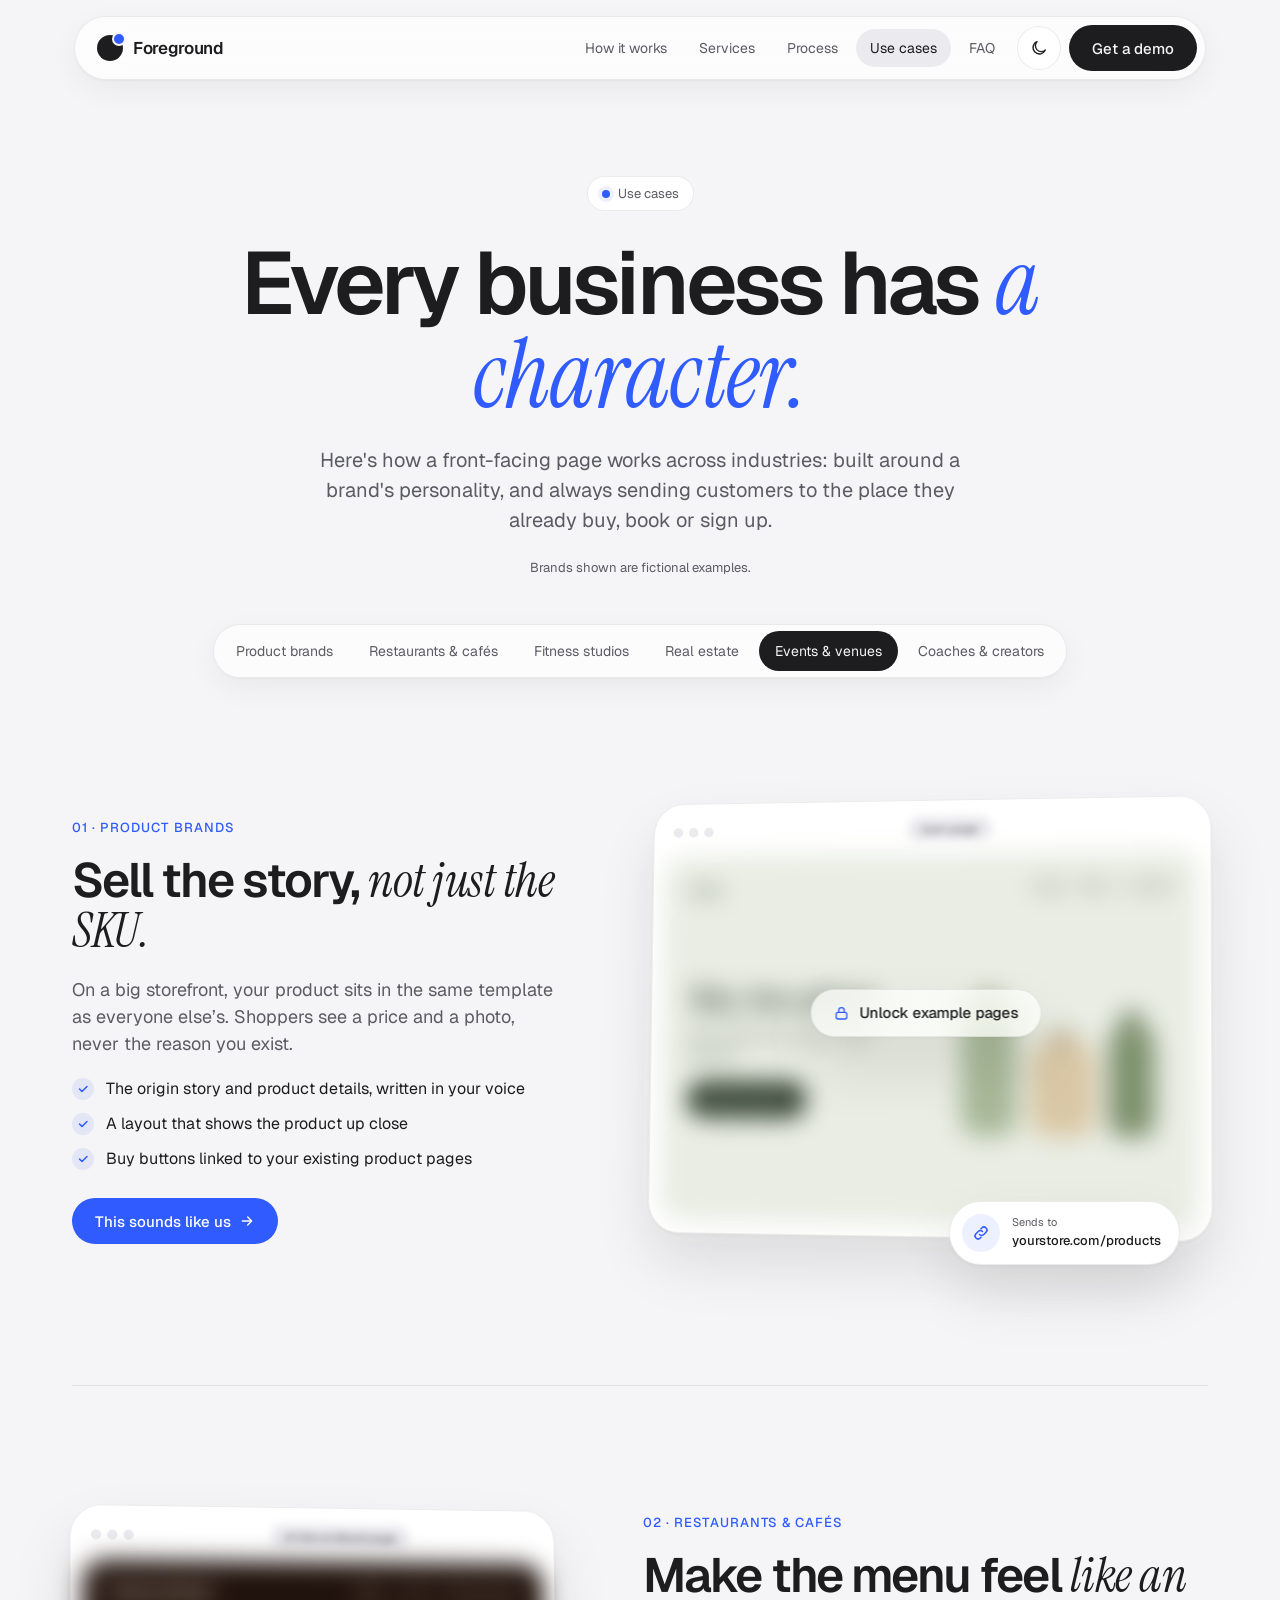
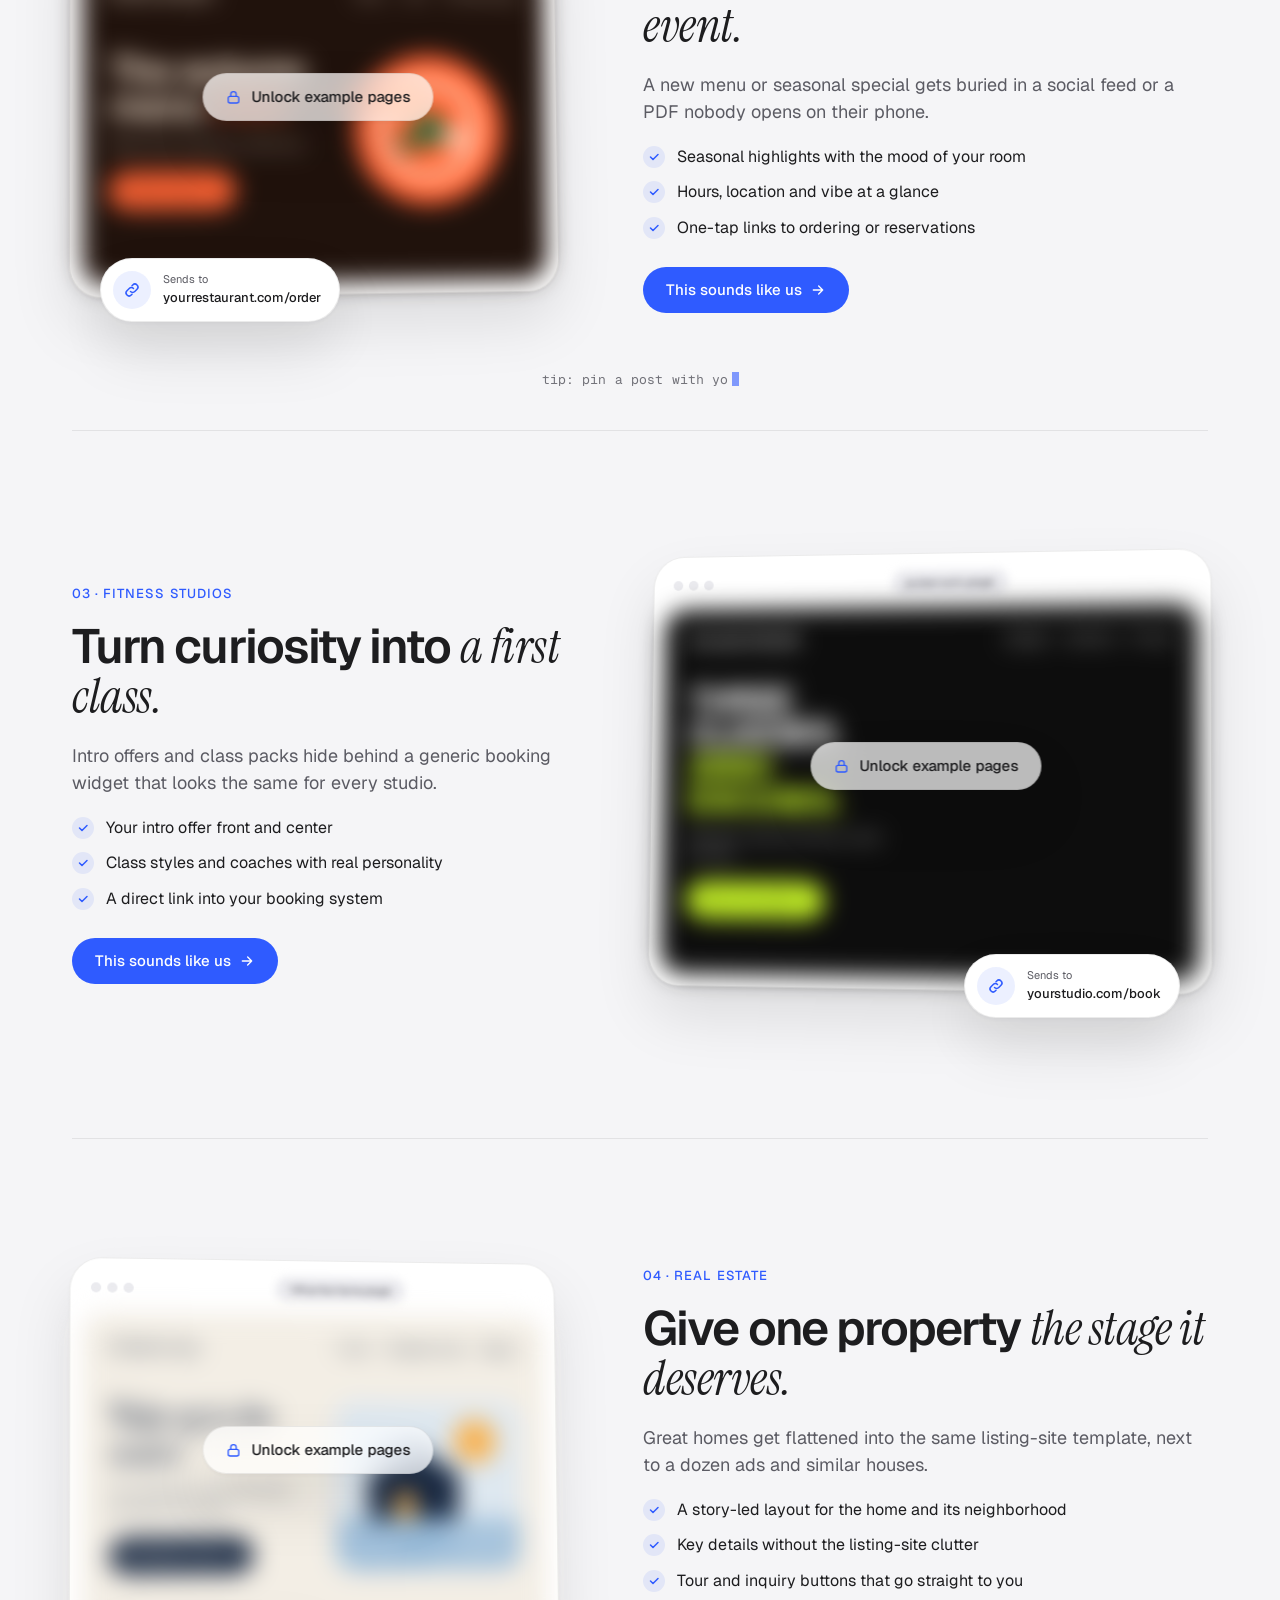
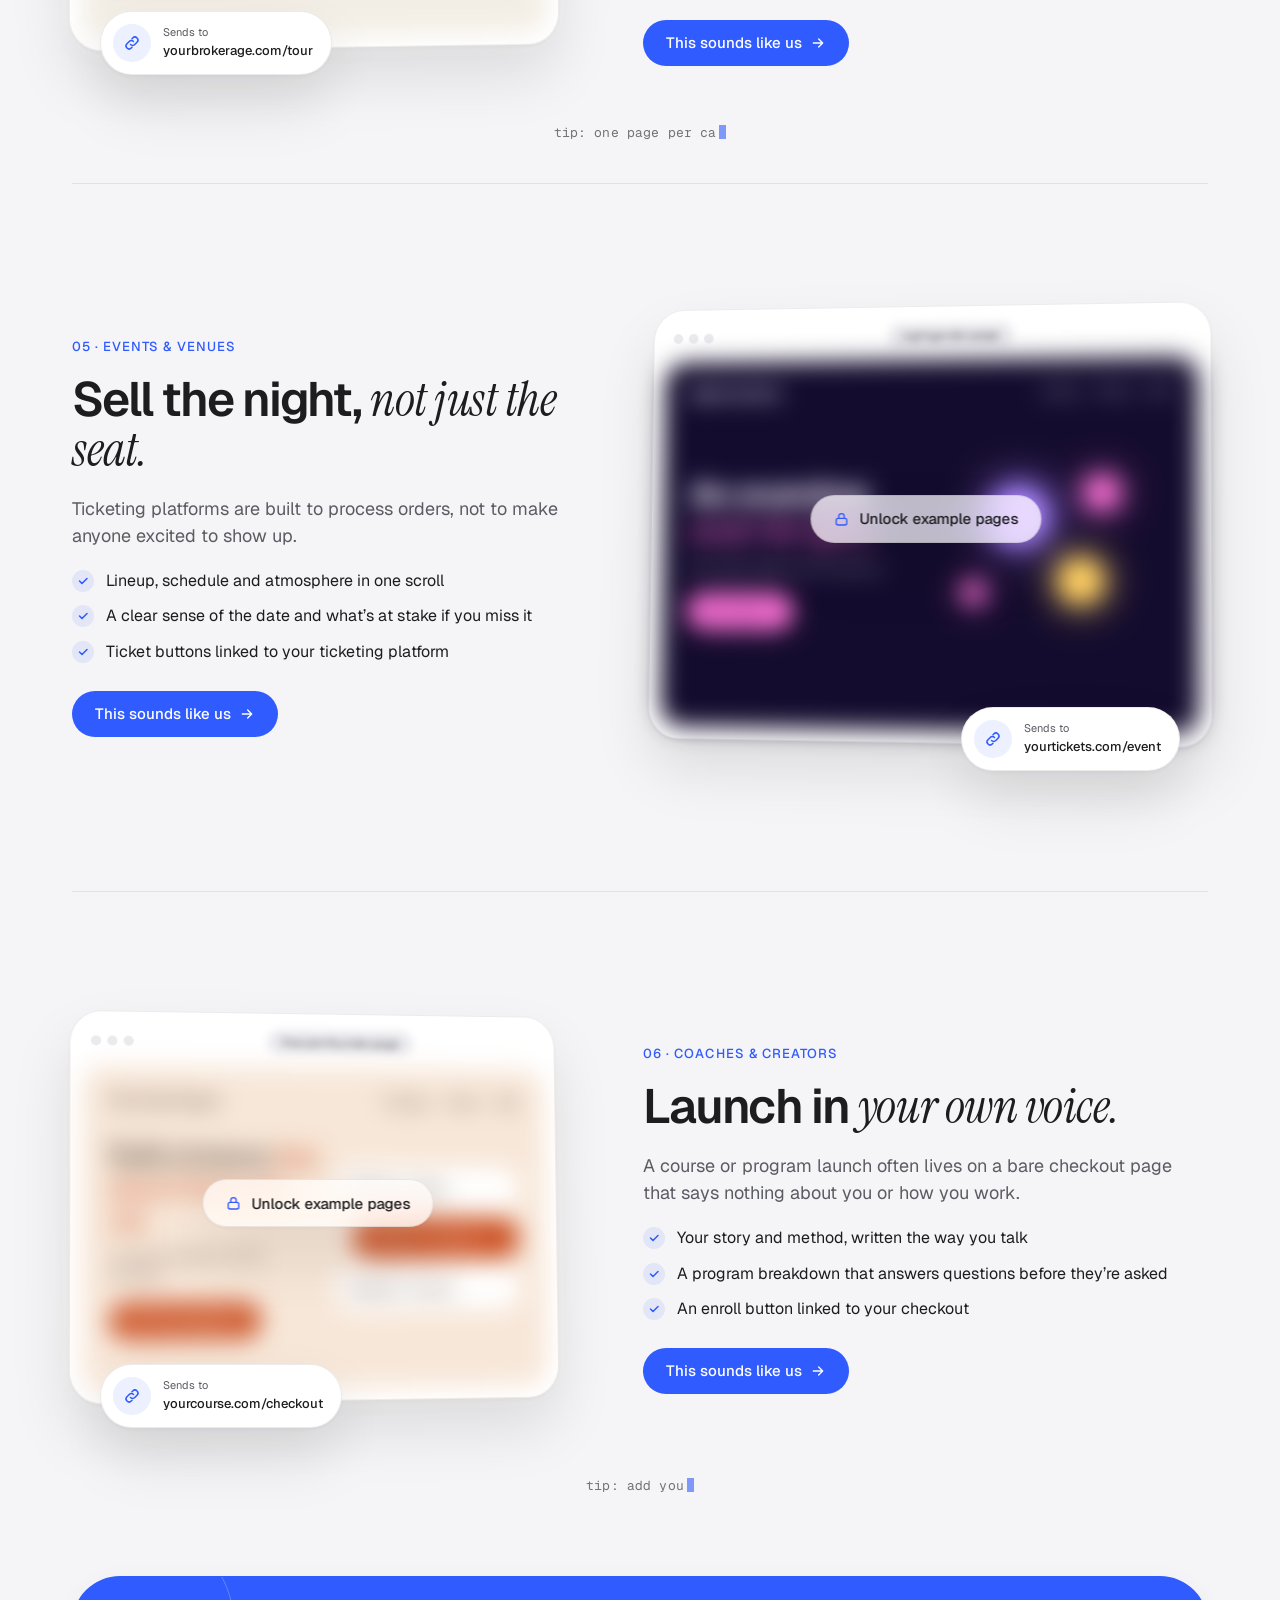
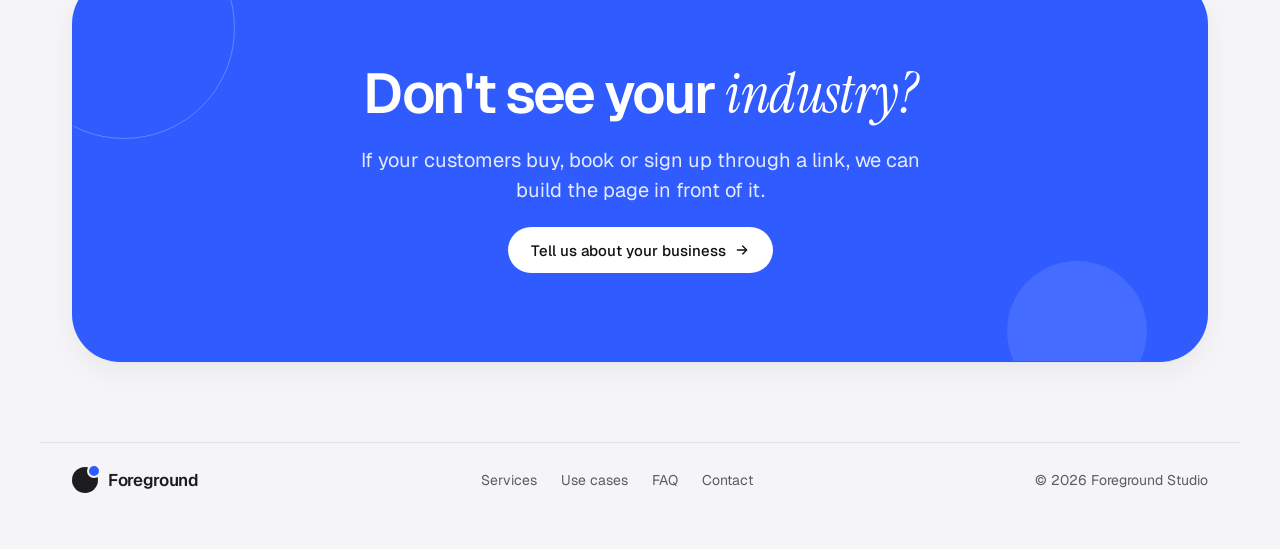
==== commit 6f692484: "Add subtle typewriter tips on sharing links organically Co-Authored-By: Claude Opus 5.5 <noreply@ant" ====
--- a/use-cases.html
+++ b/use-cases.html
@@ -20,7 +20,7 @@
 })();
 </script>
 <link rel="preconnect" href="https://fonts.googleapis.com">
-<link href="https://fonts.googleapis.com/css2?family=Geist:wght@300;400;500;600;700&amp;family=Instrument+Serif:ital@0;1&amp;display=swap" rel="stylesheet">
+<link href="https://fonts.googleapis.com/css2?family=Geist:wght@300;400;500;600;700&amp;family=Geist+Mono:wght@400&amp;family=Instrument+Serif:ital@0;1&amp;display=swap" rel="stylesheet">
 <link rel="stylesheet" href="styles.css">
 </head>
 <body>
@@ -112,6 +112,7 @@
 <div class="sendto"><span class="ico"><svg width="18" height="18" viewBox="0 0 24 24" fill="none" stroke="currentColor" stroke-width="2" stroke-linecap="round" stroke-linejoin="round"><path d="M10 14a4 4 0 0 0 5.7 0l3-3a4 4 0 0 0-5.7-5.7l-1 1"></path><path d="M14 10a4 4 0 0 0-5.7 0l-3 3a4 4 0 0 0 5.7 5.7l1-1"></path></svg></span><span><small>Sends to</small><strong>yourrestaurant.com/order</strong></span></div>
 </div>
 </section>
+<p class="tip" data-tip="tip: pin a post with your link to the top of your profile. it’s the first thing new visitors see." aria-label="tip: pin a post with your link to the top of your profile. it’s the first thing new visitors see."><span class="tip-text" aria-hidden="true"></span><span class="tip-caret" aria-hidden="true"></span></p>
 <section id="fitness" class="uc-row">
 <div class="uc-copy reveal">
 <span class="eyebrow">03 · Fitness studios</span>
@@ -164,6 +165,7 @@
 <div class="sendto"><span class="ico"><svg width="18" height="18" viewBox="0 0 24 24" fill="none" stroke="currentColor" stroke-width="2" stroke-linecap="round" stroke-linejoin="round"><path d="M10 14a4 4 0 0 0 5.7 0l3-3a4 4 0 0 0-5.7-5.7l-1 1"></path><path d="M14 10a4 4 0 0 0-5.7 0l-3 3a4 4 0 0 0 5.7 5.7l1-1"></path></svg></span><span><small>Sends to</small><strong>yourbrokerage.com/tour</strong></span></div>
 </div>
 </section>
+<p class="tip" data-tip="tip: one page per campaign. every link should have one clear job." aria-label="tip: one page per campaign. every link should have one clear job."><span class="tip-text" aria-hidden="true"></span><span class="tip-caret" aria-hidden="true"></span></p>
 <section id="events" class="uc-row">
 <div class="uc-copy reveal">
 <span class="eyebrow">05 · Events & venues</span>
@@ -216,6 +218,7 @@
 <div class="sendto"><span class="ico"><svg width="18" height="18" viewBox="0 0 24 24" fill="none" stroke="currentColor" stroke-width="2" stroke-linecap="round" stroke-linejoin="round"><path d="M10 14a4 4 0 0 0 5.7 0l3-3a4 4 0 0 0-5.7-5.7l-1 1"></path><path d="M14 10a4 4 0 0 0-5.7 0l-3 3a4 4 0 0 0 5.7 5.7l1-1"></path></svg></span><span><small>Sends to</small><strong>yourcourse.com/checkout</strong></span></div>
 </div>
 </section>
+<p class="tip" data-tip="tip: add your link to your Google Business Profile, where local customers already look." aria-label="tip: add your link to your Google Business Profile, where local customers already look."><span class="tip-text" aria-hidden="true"></span><span class="tip-caret" aria-hidden="true"></span></p>
 </main>
 
 <section class="wrap" style="padding-top: 40px; padding-bottom: 80px">
--- a/styles.css
+++ b/styles.css
@@ -120,7 +120,7 @@
 .ucchip:hover{background:var(--surface2);color:var(--text)}
 .ucchip.active,.ucchip.active:hover{background:var(--text);color:var(--bg)}
 .uc-row{display:grid;grid-template-columns:minmax(0,1fr) minmax(0,1.15fr);gap:80px;align-items:center;padding:120px 0}
-.uc-row + .uc-row{border-top:1px solid var(--line)}
+.uc-row ~ .uc-row{border-top:1px solid var(--line)}
 .uc-row.flip .uc-copy{order:2}
 .uc-copy{display:flex;flex-direction:column;gap:20px;align-items:flex-start}
 .uc-copy .h2{font-size:48px}
@@ -241,3 +241,12 @@
 .unlock-x:hover{transform:rotate(90deg)}
 .unlock-fine{font-size:12px !important}
 .toast{position:fixed;left:0;right:0;margin:0 auto;width:max-content;bottom:28px;z-index:100;display:flex;align-items:center;gap:10px;padding:12px 20px;border-radius:999px;background:var(--text);color:var(--bg);font-size:15px;box-shadow:var(--shadowUp);animation:rise .5s cubic-bezier(.2,.8,.2,1) both}
+
+/* ===== Typewriter marketing tips ===== */
+.tip{position:relative;z-index:1;max-width:1136px;margin:-64px auto 40px;padding:0 32px;box-sizing:border-box;min-height:20px;font-family:'Geist Mono',ui-monospace,SFMono-Regular,Menlo,monospace;font-size:13px;line-height:1.6;letter-spacing:.01em;color:var(--muted);opacity:.85;text-align:center}
+.tip-caret{display:inline-block;width:7px;height:14px;margin-left:3px;vertical-align:-2px;background:var(--accent);opacity:.7;animation:caret 1s steps(1) infinite}
+.tip.done .tip-caret{animation:caret 1s steps(1) 3 forwards}
+@keyframes caret{50%{opacity:0}}
+main > .tip{margin:-72px auto 40px}
+@media (max-width: 960px){.tip{margin:-32px auto 24px;padding:0 16px;font-size:12px}main > .tip{margin:-40px auto 24px}}
+@media (prefers-reduced-motion: reduce){.tip-caret{display:none}}
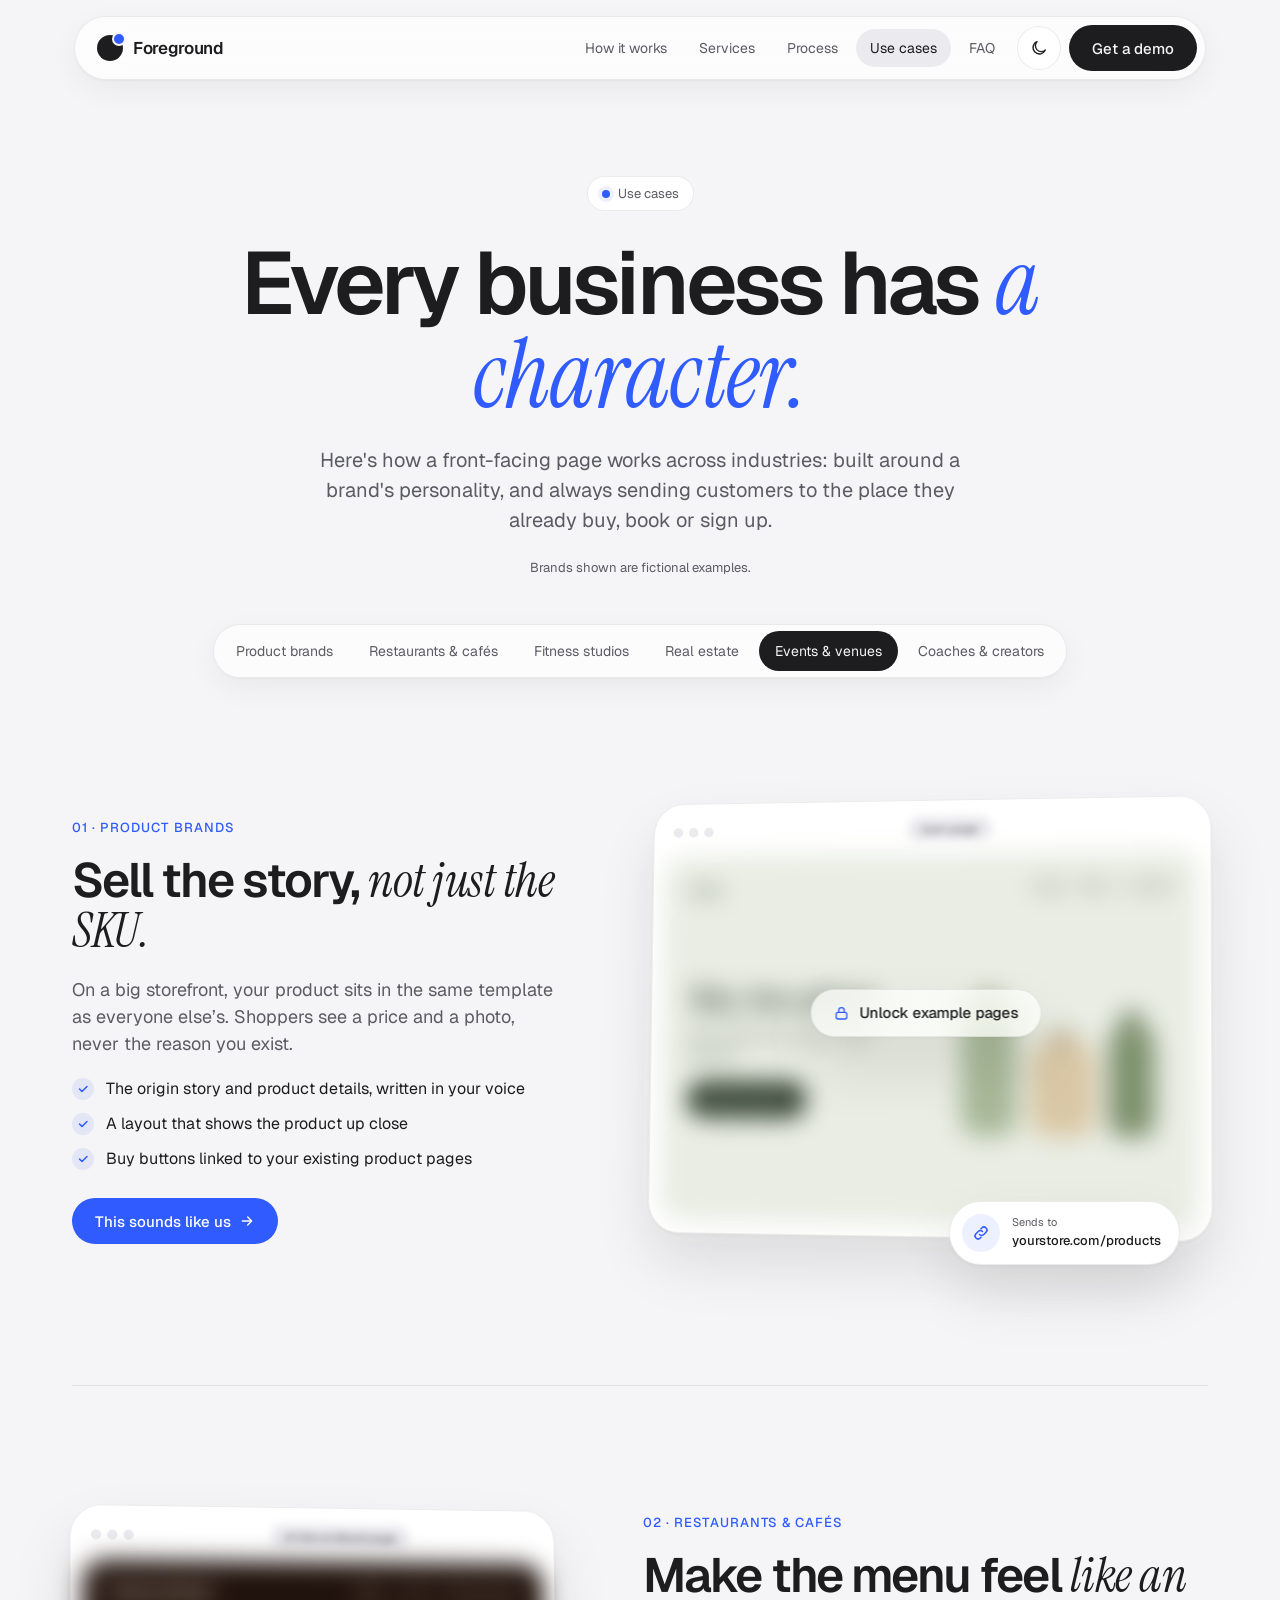
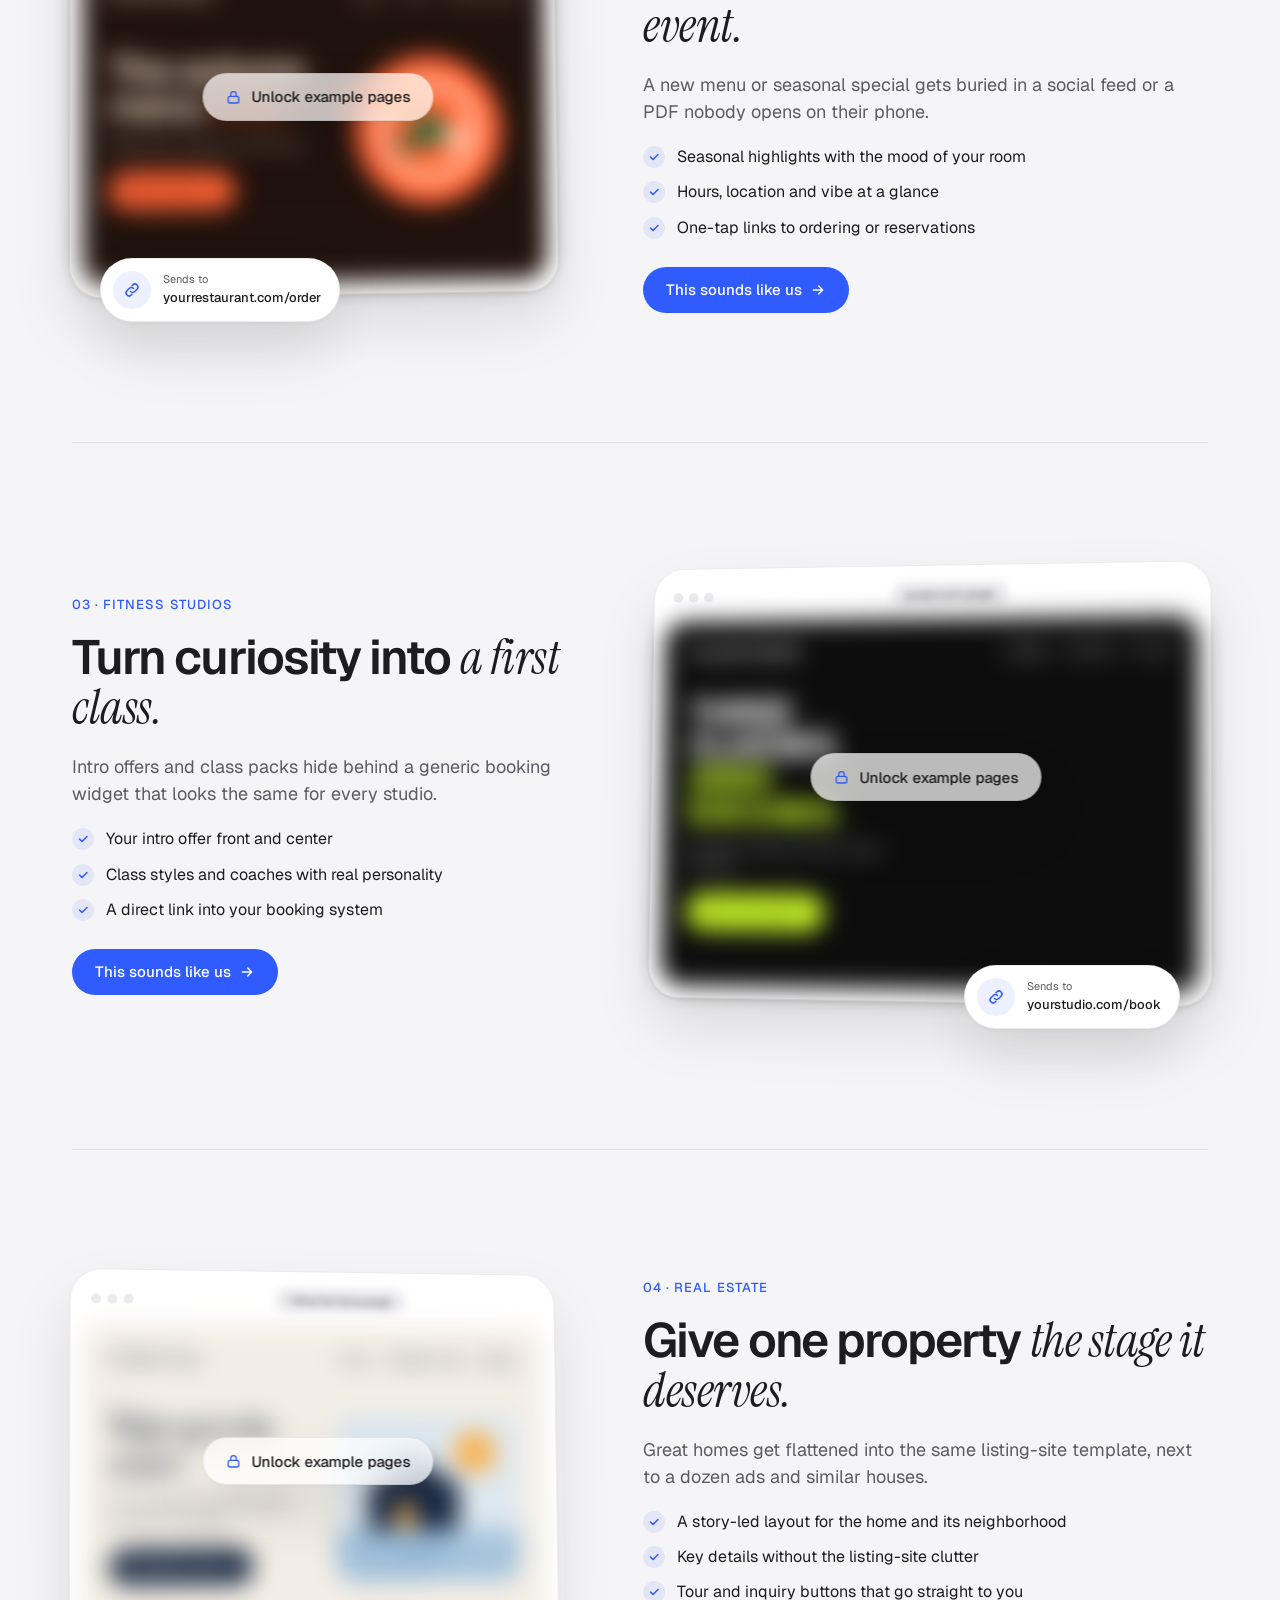
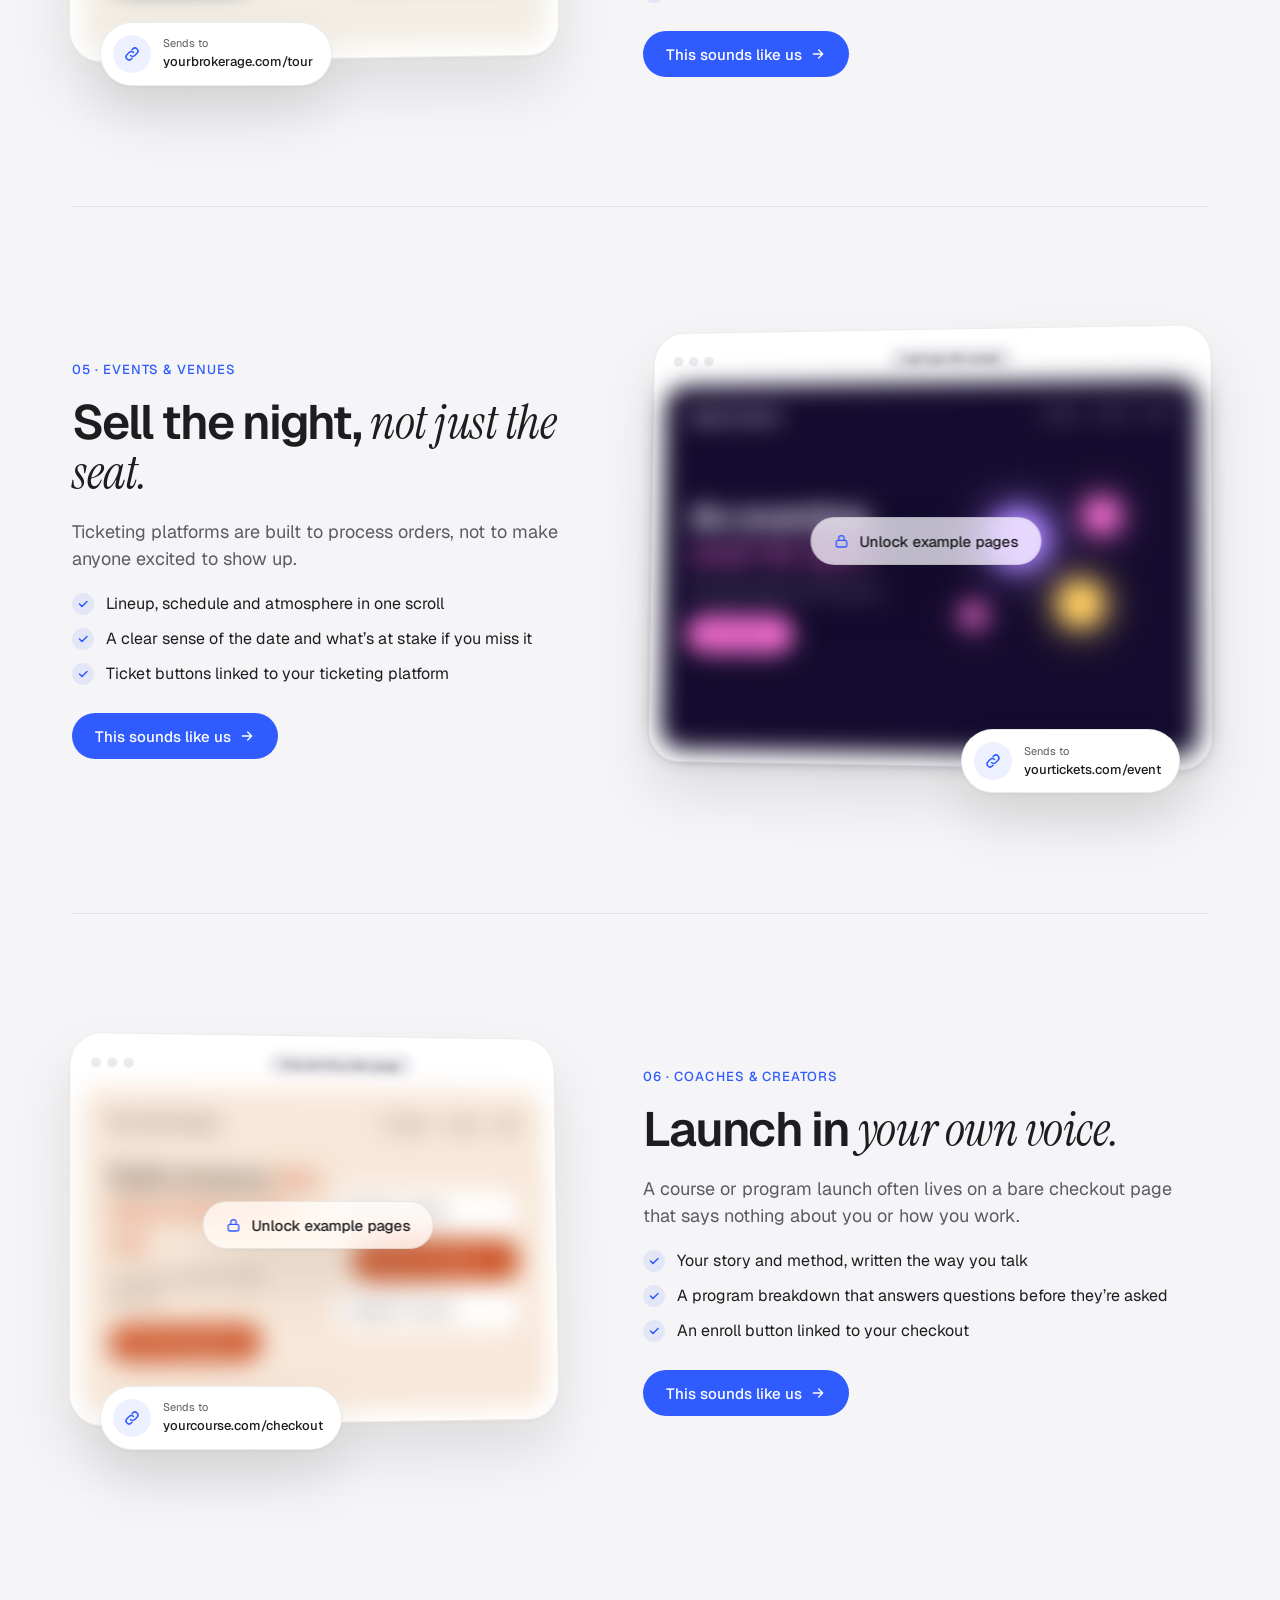
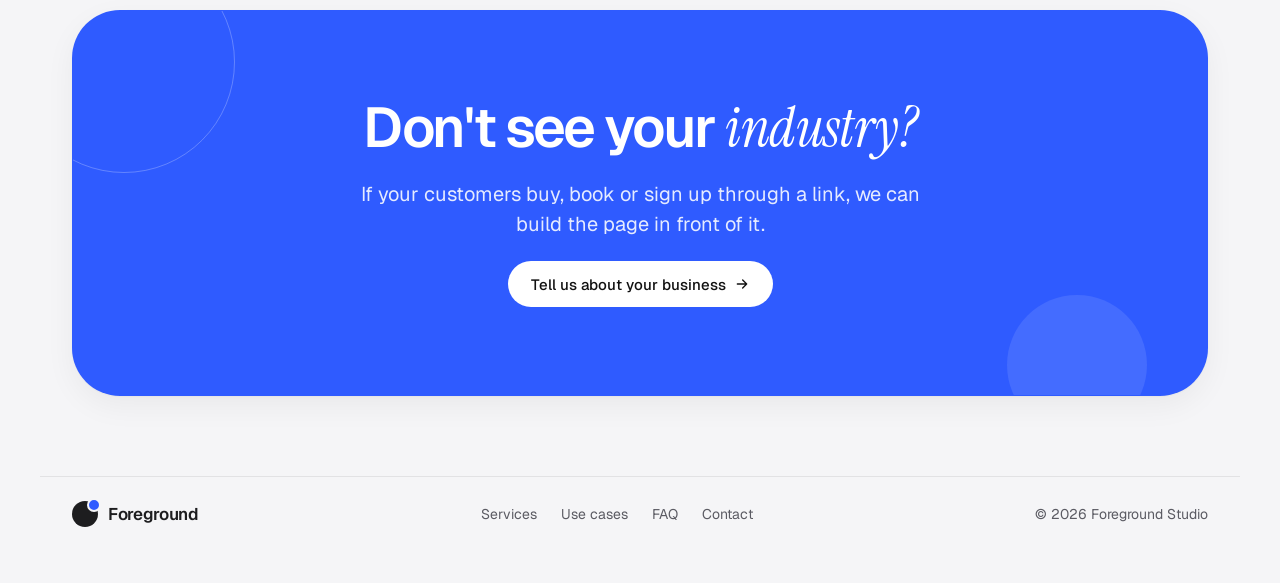
==== commit d86de090: "Revert "Add subtle typewriter tips on sharing links organically" This reverts commit 6f6924843291488" ====
--- a/use-cases.html
+++ b/use-cases.html
@@ -20,7 +20,7 @@
 })();
 </script>
 <link rel="preconnect" href="https://fonts.googleapis.com">
-<link href="https://fonts.googleapis.com/css2?family=Geist:wght@300;400;500;600;700&amp;family=Geist+Mono:wght@400&amp;family=Instrument+Serif:ital@0;1&amp;display=swap" rel="stylesheet">
+<link href="https://fonts.googleapis.com/css2?family=Geist:wght@300;400;500;600;700&amp;family=Instrument+Serif:ital@0;1&amp;display=swap" rel="stylesheet">
 <link rel="stylesheet" href="styles.css">
 </head>
 <body>
@@ -112,7 +112,6 @@
 <div class="sendto"><span class="ico"><svg width="18" height="18" viewBox="0 0 24 24" fill="none" stroke="currentColor" stroke-width="2" stroke-linecap="round" stroke-linejoin="round"><path d="M10 14a4 4 0 0 0 5.7 0l3-3a4 4 0 0 0-5.7-5.7l-1 1"></path><path d="M14 10a4 4 0 0 0-5.7 0l-3 3a4 4 0 0 0 5.7 5.7l1-1"></path></svg></span><span><small>Sends to</small><strong>yourrestaurant.com/order</strong></span></div>
 </div>
 </section>
-<p class="tip" data-tip="tip: pin a post with your link to the top of your profile. it’s the first thing new visitors see." aria-label="tip: pin a post with your link to the top of your profile. it’s the first thing new visitors see."><span class="tip-text" aria-hidden="true"></span><span class="tip-caret" aria-hidden="true"></span></p>
 <section id="fitness" class="uc-row">
 <div class="uc-copy reveal">
 <span class="eyebrow">03 · Fitness studios</span>
@@ -165,7 +164,6 @@
 <div class="sendto"><span class="ico"><svg width="18" height="18" viewBox="0 0 24 24" fill="none" stroke="currentColor" stroke-width="2" stroke-linecap="round" stroke-linejoin="round"><path d="M10 14a4 4 0 0 0 5.7 0l3-3a4 4 0 0 0-5.7-5.7l-1 1"></path><path d="M14 10a4 4 0 0 0-5.7 0l-3 3a4 4 0 0 0 5.7 5.7l1-1"></path></svg></span><span><small>Sends to</small><strong>yourbrokerage.com/tour</strong></span></div>
 </div>
 </section>
-<p class="tip" data-tip="tip: one page per campaign. every link should have one clear job." aria-label="tip: one page per campaign. every link should have one clear job."><span class="tip-text" aria-hidden="true"></span><span class="tip-caret" aria-hidden="true"></span></p>
 <section id="events" class="uc-row">
 <div class="uc-copy reveal">
 <span class="eyebrow">05 · Events & venues</span>
@@ -218,7 +216,6 @@
 <div class="sendto"><span class="ico"><svg width="18" height="18" viewBox="0 0 24 24" fill="none" stroke="currentColor" stroke-width="2" stroke-linecap="round" stroke-linejoin="round"><path d="M10 14a4 4 0 0 0 5.7 0l3-3a4 4 0 0 0-5.7-5.7l-1 1"></path><path d="M14 10a4 4 0 0 0-5.7 0l-3 3a4 4 0 0 0 5.7 5.7l1-1"></path></svg></span><span><small>Sends to</small><strong>yourcourse.com/checkout</strong></span></div>
 </div>
 </section>
-<p class="tip" data-tip="tip: add your link to your Google Business Profile, where local customers already look." aria-label="tip: add your link to your Google Business Profile, where local customers already look."><span class="tip-text" aria-hidden="true"></span><span class="tip-caret" aria-hidden="true"></span></p>
 </main>
 
 <section class="wrap" style="padding-top: 40px; padding-bottom: 80px">
--- a/styles.css
+++ b/styles.css
@@ -120,7 +120,7 @@
 .ucchip:hover{background:var(--surface2);color:var(--text)}
 .ucchip.active,.ucchip.active:hover{background:var(--text);color:var(--bg)}
 .uc-row{display:grid;grid-template-columns:minmax(0,1fr) minmax(0,1.15fr);gap:80px;align-items:center;padding:120px 0}
-.uc-row ~ .uc-row{border-top:1px solid var(--line)}
+.uc-row + .uc-row{border-top:1px solid var(--line)}
 .uc-row.flip .uc-copy{order:2}
 .uc-copy{display:flex;flex-direction:column;gap:20px;align-items:flex-start}
 .uc-copy .h2{font-size:48px}
@@ -241,12 +241,3 @@
 .unlock-x:hover{transform:rotate(90deg)}
 .unlock-fine{font-size:12px !important}
 .toast{position:fixed;left:0;right:0;margin:0 auto;width:max-content;bottom:28px;z-index:100;display:flex;align-items:center;gap:10px;padding:12px 20px;border-radius:999px;background:var(--text);color:var(--bg);font-size:15px;box-shadow:var(--shadowUp);animation:rise .5s cubic-bezier(.2,.8,.2,1) both}
-
-/* ===== Typewriter marketing tips ===== */
-.tip{position:relative;z-index:1;max-width:1136px;margin:-64px auto 40px;padding:0 32px;box-sizing:border-box;min-height:20px;font-family:'Geist Mono',ui-monospace,SFMono-Regular,Menlo,monospace;font-size:13px;line-height:1.6;letter-spacing:.01em;color:var(--muted);opacity:.85;text-align:center}
-.tip-caret{display:inline-block;width:7px;height:14px;margin-left:3px;vertical-align:-2px;background:var(--accent);opacity:.7;animation:caret 1s steps(1) infinite}
-.tip.done .tip-caret{animation:caret 1s steps(1) 3 forwards}
-@keyframes caret{50%{opacity:0}}
-main > .tip{margin:-72px auto 40px}
-@media (max-width: 960px){.tip{margin:-32px auto 24px;padding:0 16px;font-size:12px}main > .tip{margin:-40px auto 24px}}
-@media (prefers-reduced-motion: reduce){.tip-caret{display:none}}
